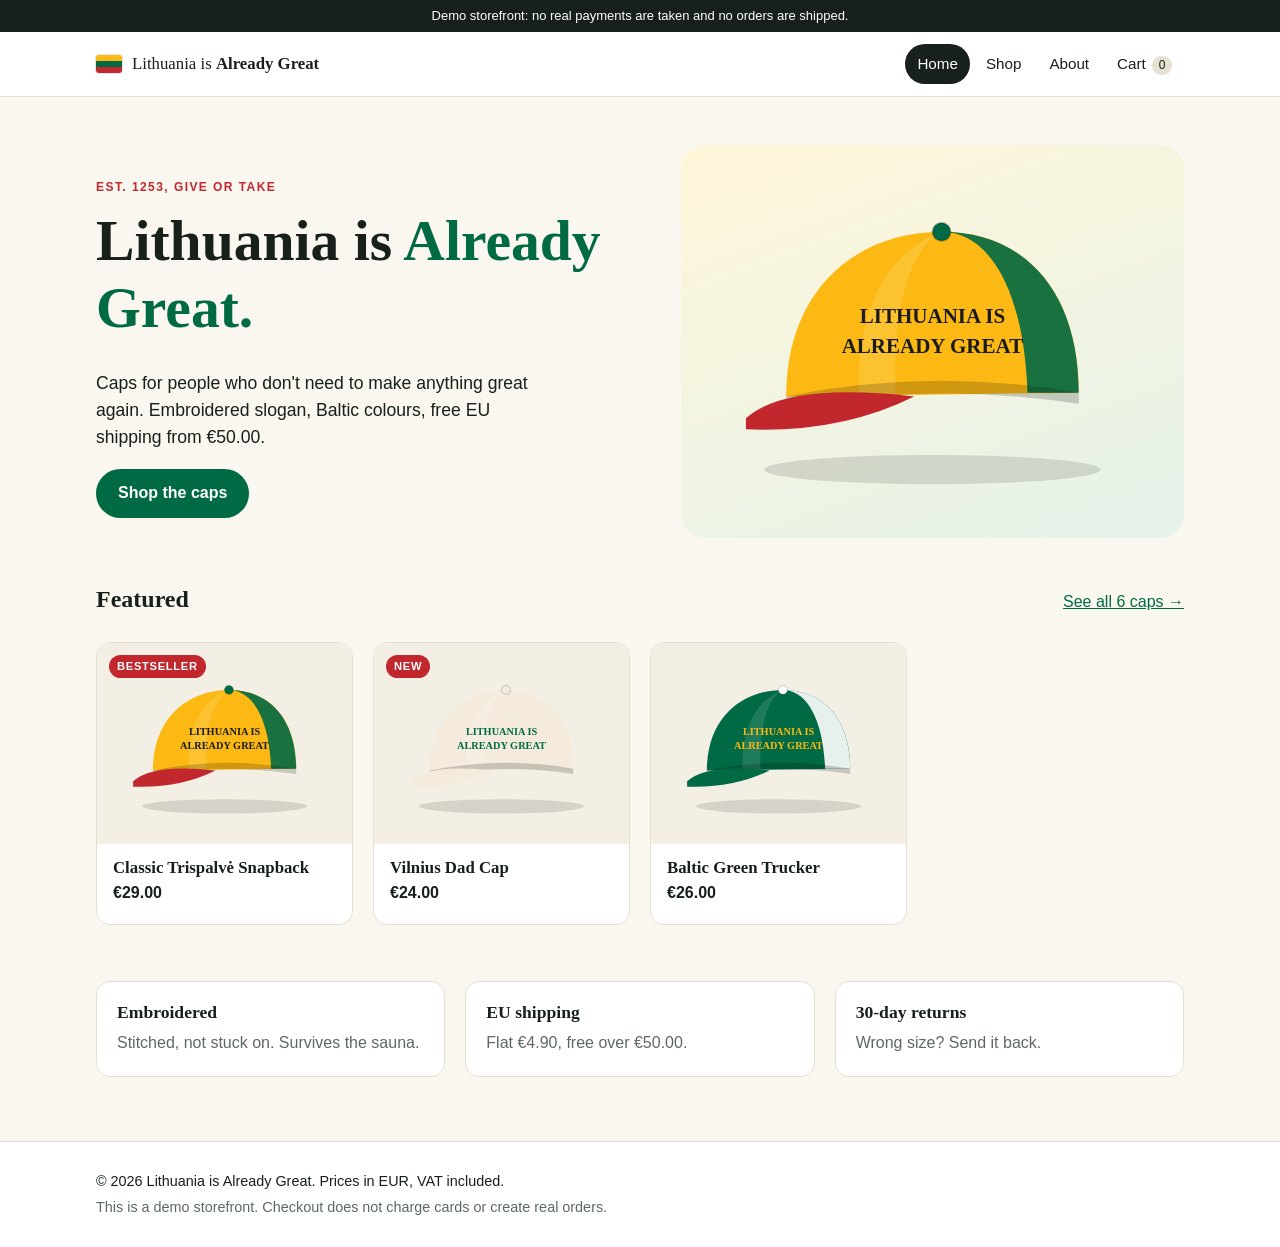
==== index.html @ bf4dbfdc "Add Lithuania is Already Great cap storefront with GitHub Pages deploy Static storefront (home, shop" ====
<!doctype html>
<html lang="en">
<head>
  <meta charset="utf-8">
  <meta name="viewport" content="width=device-width, initial-scale=1">
  <title>Lithuania is Already Great — Caps</title>
  <meta name="description" content="Caps with the slogan “Lithuania is Already Great”. Embroidered, Baltic-made attitude.">
  <link rel="icon" href="assets/favicon.svg" type="image/svg+xml">
  <link rel="stylesheet" href="css/style.css">
</head>
<body>
  <div class="demo-banner" role="note">
    Demo storefront: no real payments are taken and no orders are shipped.
  </div>

  <header class="site-header">
    <div class="wrap header-inner">
      <a class="brand" href="#/" aria-label="Home">
        <span class="flag" aria-hidden="true"><i></i><i></i><i></i></span>
        <span>Lithuania is <strong>Already Great</strong></span>
      </a>
      <nav class="nav" aria-label="Main">
        <a href="#/" data-nav="home">Home</a>
        <a href="#/shop" data-nav="shop">Shop</a>
        <a href="#/about" data-nav="about">About</a>
        <a href="#/cart" data-nav="cart" class="cart-link">Cart <span class="cart-count" id="cart-count">0</span></a>
      </nav>
    </div>
  </header>

  <main id="app" class="wrap" tabindex="-1"></main>

  <footer class="site-footer">
    <div class="wrap">
      <p>© <span id="year"></span> Lithuania is Already Great. Prices in EUR, VAT included.</p>
      <p class="muted">This is a demo storefront. Checkout does not charge cards or create real orders.</p>
    </div>
  </footer>

  <div class="toast" id="toast" role="status" aria-live="polite"></div>

  <script src="js/products.js"></script>
  <script src="js/app.js"></script>
</body>
</html>
---- css/style.css ----
:root {
  --yellow: #FDB913;
  --green: #006A44;
  --red: #C1272D;
  --ink: #17201b;
  --muted: #5d6a63;
  --bg: #faf7f0;
  --surface: #ffffff;
  --line: #e6e0d3;
  --radius: 14px;
  color-scheme: light;
}

* { box-sizing: border-box; }
html { -webkit-text-size-adjust: 100%; }
body {
  margin: 0;
  font-family: -apple-system, BlinkMacSystemFont, "Segoe UI", Roboto, Helvetica, Arial, sans-serif;
  color: var(--ink);
  background: var(--bg);
  line-height: 1.55;
}
a { color: var(--green); }
img, svg { max-width: 100%; display: block; }
h1, h2, h3 { font-family: Georgia, "Times New Roman", serif; line-height: 1.15; margin: 0 0 .5em; }
.wrap { max-width: 1120px; margin: 0 auto; padding: 0 16px; }
.muted { color: var(--muted); }
.small { font-size: .875rem; }
main.wrap { min-height: 60vh; padding-top: 24px; padding-bottom: 64px; outline: none; }

.demo-banner {
  background: var(--ink); color: #fff; text-align: center;
  font-size: .8125rem; padding: 6px 16px;
}

/* header */
.site-header { background: var(--surface); border-bottom: 1px solid var(--line); position: sticky; top: 0; z-index: 10; }
.header-inner { display: flex; align-items: center; justify-content: space-between; gap: 16px; min-height: 64px; flex-wrap: wrap; }
.brand { display: flex; align-items: center; gap: 10px; text-decoration: none; color: var(--ink); font-family: Georgia, serif; font-size: 1.05rem; }
.flag { display: inline-flex; flex-direction: column; width: 26px; height: 18px; border-radius: 3px; overflow: hidden; box-shadow: 0 0 0 1px rgba(0,0,0,.1); }
.flag i { flex: 1; }
.flag i:nth-child(1) { background: var(--yellow); }
.flag i:nth-child(2) { background: var(--green); }
.flag i:nth-child(3) { background: var(--red); }
.nav { display: flex; gap: 4px; flex-wrap: wrap; }
.nav a { text-decoration: none; color: var(--ink); padding: 8px 12px; border-radius: 999px; font-weight: 500; font-size: .95rem; }
.nav a:hover { background: var(--bg); }
.nav a.active { background: var(--ink); color: #fff; }
.cart-count { display: inline-block; min-width: 20px; padding: 0 6px; border-radius: 999px; background: var(--line); color: var(--ink); font-size: .75rem; text-align: center; margin-left: 2px; }
.cart-count.has-items { background: var(--yellow); }

/* buttons */
.btn {
  display: inline-block; background: var(--green); color: #fff; border: 0; cursor: pointer;
  padding: 12px 22px; border-radius: 999px; font: inherit; font-weight: 600; text-decoration: none;
  transition: transform .1s ease, background .15s ease;
}
.btn:hover { background: #00563a; }
.btn:active { transform: translateY(1px); }
.btn.block { display: block; text-align: center; width: 100%; }
.link { background: none; border: 0; color: var(--muted); text-decoration: underline; cursor: pointer; font: inherit; padding: 4px 0; }
:focus-visible { outline: 3px solid var(--yellow); outline-offset: 2px; }

/* hero */
.hero { display: grid; grid-template-columns: 1.1fr 1fr; gap: 32px; align-items: center; padding: 24px 0 48px; }
.hero h1 { font-size: clamp(2.2rem, 5vw, 3.6rem); }
.hero h1 span { color: var(--green); }
.hero p { font-size: 1.1rem; max-width: 46ch; }
.eyebrow { text-transform: uppercase; letter-spacing: .12em; font-size: .75rem !important; color: var(--red); font-weight: 700; }
.hero-img { background: linear-gradient(160deg, #fff6d9, #e5f2ea); border-radius: 24px; padding: 32px; }

.section-head { display: flex; justify-content: space-between; align-items: baseline; gap: 16px; }
.page-title { font-size: clamp(1.8rem, 4vw, 2.5rem); }

/* grid & cards */
.grid { display: grid; grid-template-columns: repeat(auto-fill, minmax(240px, 1fr)); gap: 20px; margin-top: 16px; }
.card { position: relative; background: var(--surface); border: 1px solid var(--line); border-radius: var(--radius); text-decoration: none; color: inherit; overflow: hidden; transition: transform .15s ease, box-shadow .15s ease; }
.card:hover { transform: translateY(-3px); box-shadow: 0 10px 24px rgba(0,0,0,.08); }
.card-img { background: #f3efe5; padding: 20px; }
.card-body { padding: 14px 16px 18px; }
.card-body h3 { font-size: 1.05rem; margin-bottom: 4px; }
.price { font-weight: 700; margin: 0; }
.price.big { font-size: 1.5rem; }
.tag { position: absolute; top: 12px; left: 12px; background: var(--red); color: #fff; font-size: .7rem; font-weight: 700; text-transform: uppercase; letter-spacing: .06em; padding: 3px 8px; border-radius: 999px; z-index: 1; }
.tag.static { position: static; display: inline-block; margin-bottom: 8px; }

.perks { display: grid; grid-template-columns: repeat(3, 1fr); gap: 20px; margin-top: 56px; }
.perks > div { background: var(--surface); border: 1px solid var(--line); border-radius: var(--radius); padding: 20px; }
.perks h3 { font-size: 1.1rem; }
.perks p { margin: 0; color: var(--muted); }

/* product */
.crumbs { margin-bottom: 16px; }
.crumbs a { text-decoration: none; }
.product { display: grid; grid-template-columns: 1fr 1fr; gap: 40px; align-items: start; }
.product-img { background: #f3efe5; border-radius: 24px; padding: 40px; }
.product-info h1 { font-size: clamp(1.8rem, 4vw, 2.4rem); }
.add-form { display: grid; gap: 16px; margin: 24px 0; }
fieldset { border: 0; padding: 0; margin: 0; }
legend { font-weight: 600; margin-bottom: 8px; }
.sizes { display: flex; gap: 8px; }
.size { position: relative; }
.size input { position: absolute; inset: 0; width: 100%; height: 100%; margin: 0; opacity: 0; cursor: pointer; }
.size span { display: inline-block; padding: 8px 16px; border: 1px solid var(--line); border-radius: 999px; cursor: pointer; background: var(--surface); }
.size input:checked + span { border-color: var(--ink); background: var(--ink); color: #fff; }
.size input:focus-visible + span { outline: 3px solid var(--yellow); outline-offset: 2px; }
.qty-label { display: flex; align-items: center; gap: 12px; font-weight: 600; }
input, select { font: inherit; padding: 10px 12px; border: 1px solid #cfc8b8; border-radius: 10px; background: #fff; color: var(--ink); width: 100%; }
.qty-label input { width: 80px; }
.details { padding-left: 18px; color: var(--muted); }

/* cart */
.cart-layout { display: grid; grid-template-columns: 1fr 340px; gap: 32px; align-items: start; }
.lines { list-style: none; margin: 0; padding: 0; display: grid; gap: 12px; }
.line { display: grid; grid-template-columns: 88px 1fr auto auto auto; gap: 16px; align-items: center; background: var(--surface); border: 1px solid var(--line); border-radius: var(--radius); padding: 12px; }
.line-img { background: #f3efe5; border-radius: 10px; padding: 6px; }
.line-info { display: grid; gap: 2px; }
.line-info a { color: inherit; text-decoration: none; }
.line-qty { display: flex; align-items: center; gap: 8px; }
.line-qty button { width: 32px; height: 32px; border-radius: 50%; border: 1px solid var(--line); background: #fff; cursor: pointer; font-size: 1.1rem; line-height: 1; }
.line-total { font-weight: 700; min-width: 70px; text-align: right; }
.summary { background: var(--surface); border: 1px solid var(--line); border-radius: var(--radius); padding: 20px; position: sticky; top: 88px; }
.summary h2 { font-size: 1.25rem; }
.summary dl { display: grid; grid-template-columns: 1fr auto; gap: 8px 0; margin: 0 0 16px; }
.summary dd { margin: 0; text-align: right; }
.summary .total { font-weight: 700; font-size: 1.1rem; border-top: 1px solid var(--line); padding-top: 8px; }
.summary .link { display: block; margin: 12px auto 0; }
.mini { list-style: none; padding: 0; margin: 0 0 16px; display: grid; gap: 6px; font-size: .95rem; }
.mini li { display: flex; justify-content: space-between; gap: 12px; }

/* checkout */
.checkout { display: grid; gap: 14px; background: var(--surface); border: 1px solid var(--line); border-radius: var(--radius); padding: 20px; }
.checkout label { display: grid; gap: 4px; font-weight: 600; font-size: .95rem; }
.checkout .row { display: grid; grid-template-columns: 1fr 1fr; gap: 12px; }
.error { color: var(--red); margin: 0; min-height: 1.2em; font-weight: 600; }
.notice { background: #fff6d9; border: 1px solid #f1d98a; border-radius: 10px; padding: 12px 14px; }

.empty { text-align: center; padding: 48px 0; }
.empty p { max-width: 52ch; margin: 0 auto 24px; }
.prose { max-width: 68ch; }

/* footer */
.site-footer { border-top: 1px solid var(--line); background: var(--surface); padding: 24px 0; font-size: .9rem; }
.site-footer p { margin: 4px 0; }

.toast { position: fixed; left: 50%; bottom: 24px; transform: translate(-50%, 20px); background: var(--ink); color: #fff; padding: 12px 18px; border-radius: 999px; opacity: 0; pointer-events: none; transition: all .2s ease; max-width: calc(100% - 32px); font-size: .95rem; z-index: 20; }
.toast.show { opacity: 1; transform: translate(-50%, 0); }

@media (max-width: 820px) {
  .hero, .product, .cart-layout { grid-template-columns: 1fr; }
  .hero-img { order: -1; padding: 20px; }
  .perks { grid-template-columns: 1fr; }
  .summary { position: static; }
  .line { grid-template-columns: 64px 1fr auto; }
  .line-total { grid-column: 2; text-align: left; }
  .line .link { grid-column: 3; justify-self: end; }
}
@media (max-width: 480px) {
  .brand span:last-child { font-size: .95rem; }
  .nav a { padding: 6px 10px; }
  .checkout .row { grid-template-columns: 1fr; }
}
@media (prefers-reduced-motion: reduce) { * { transition: none !important; } }
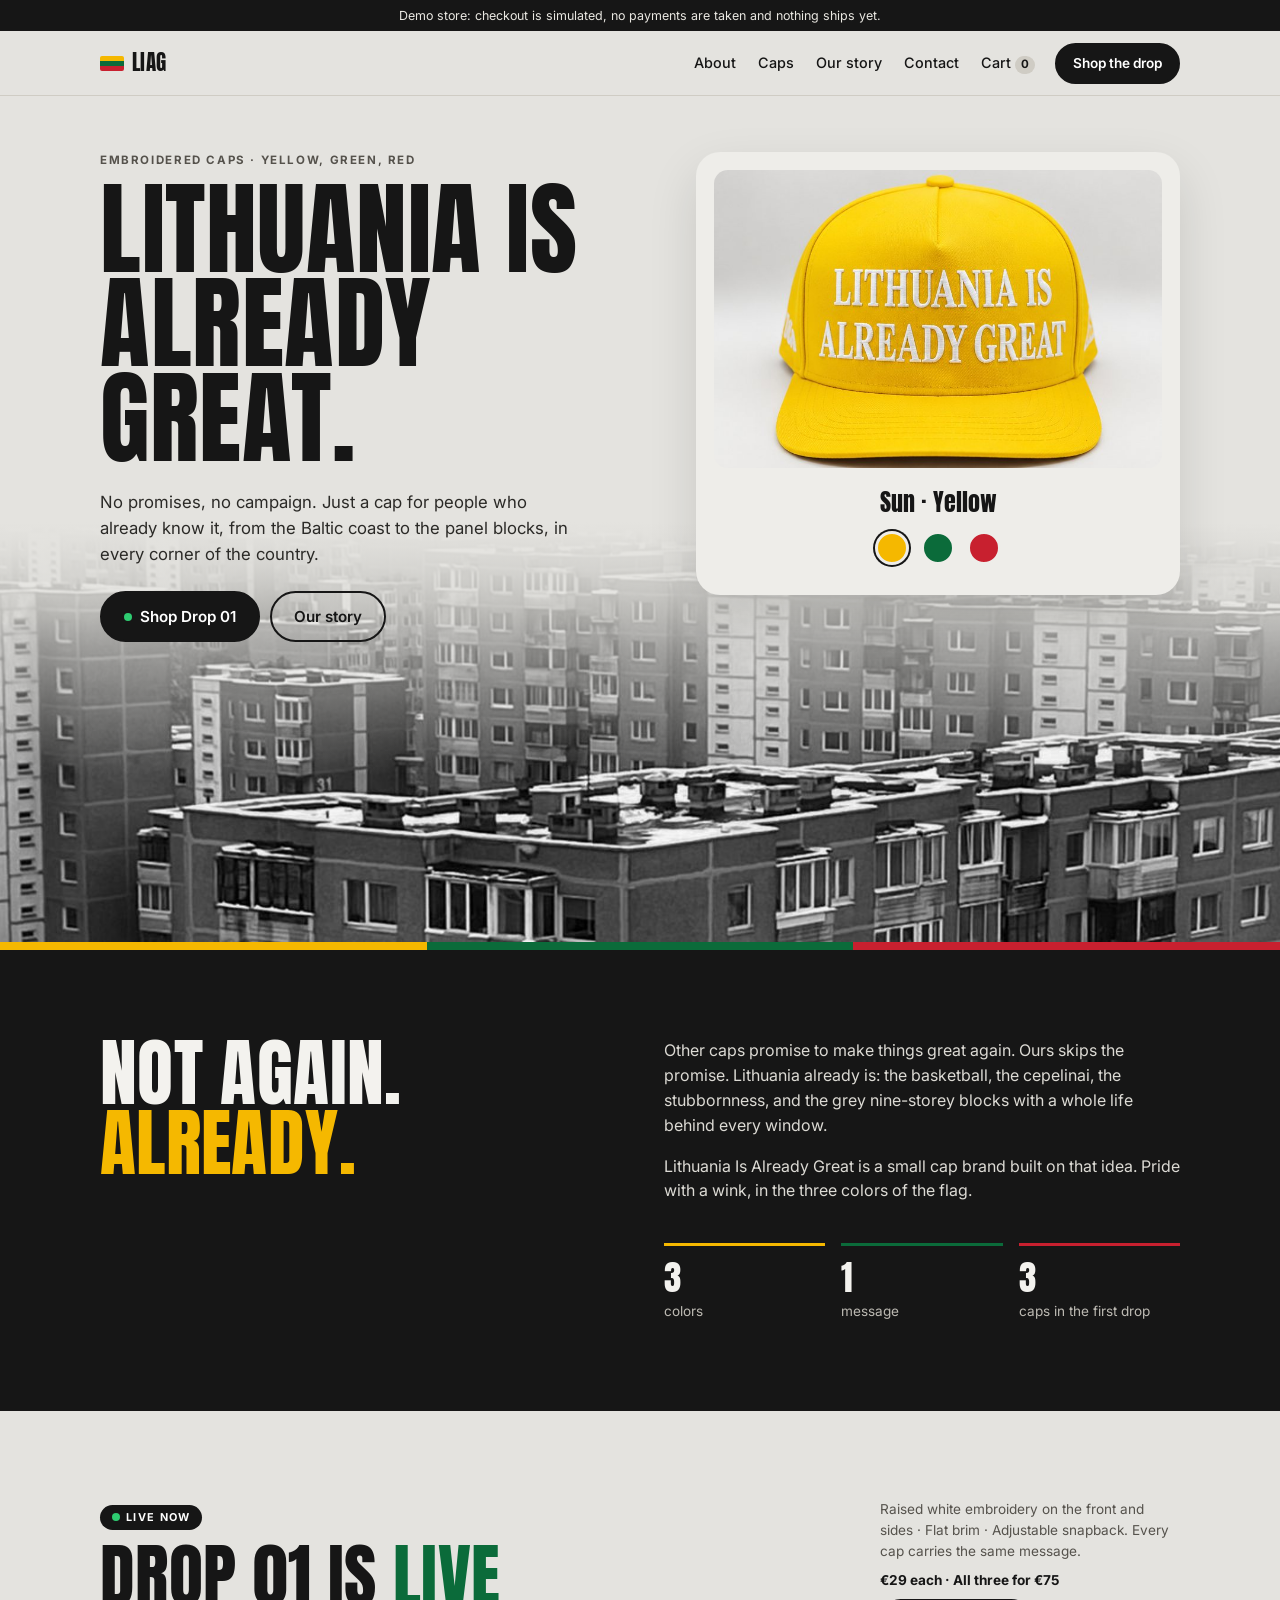
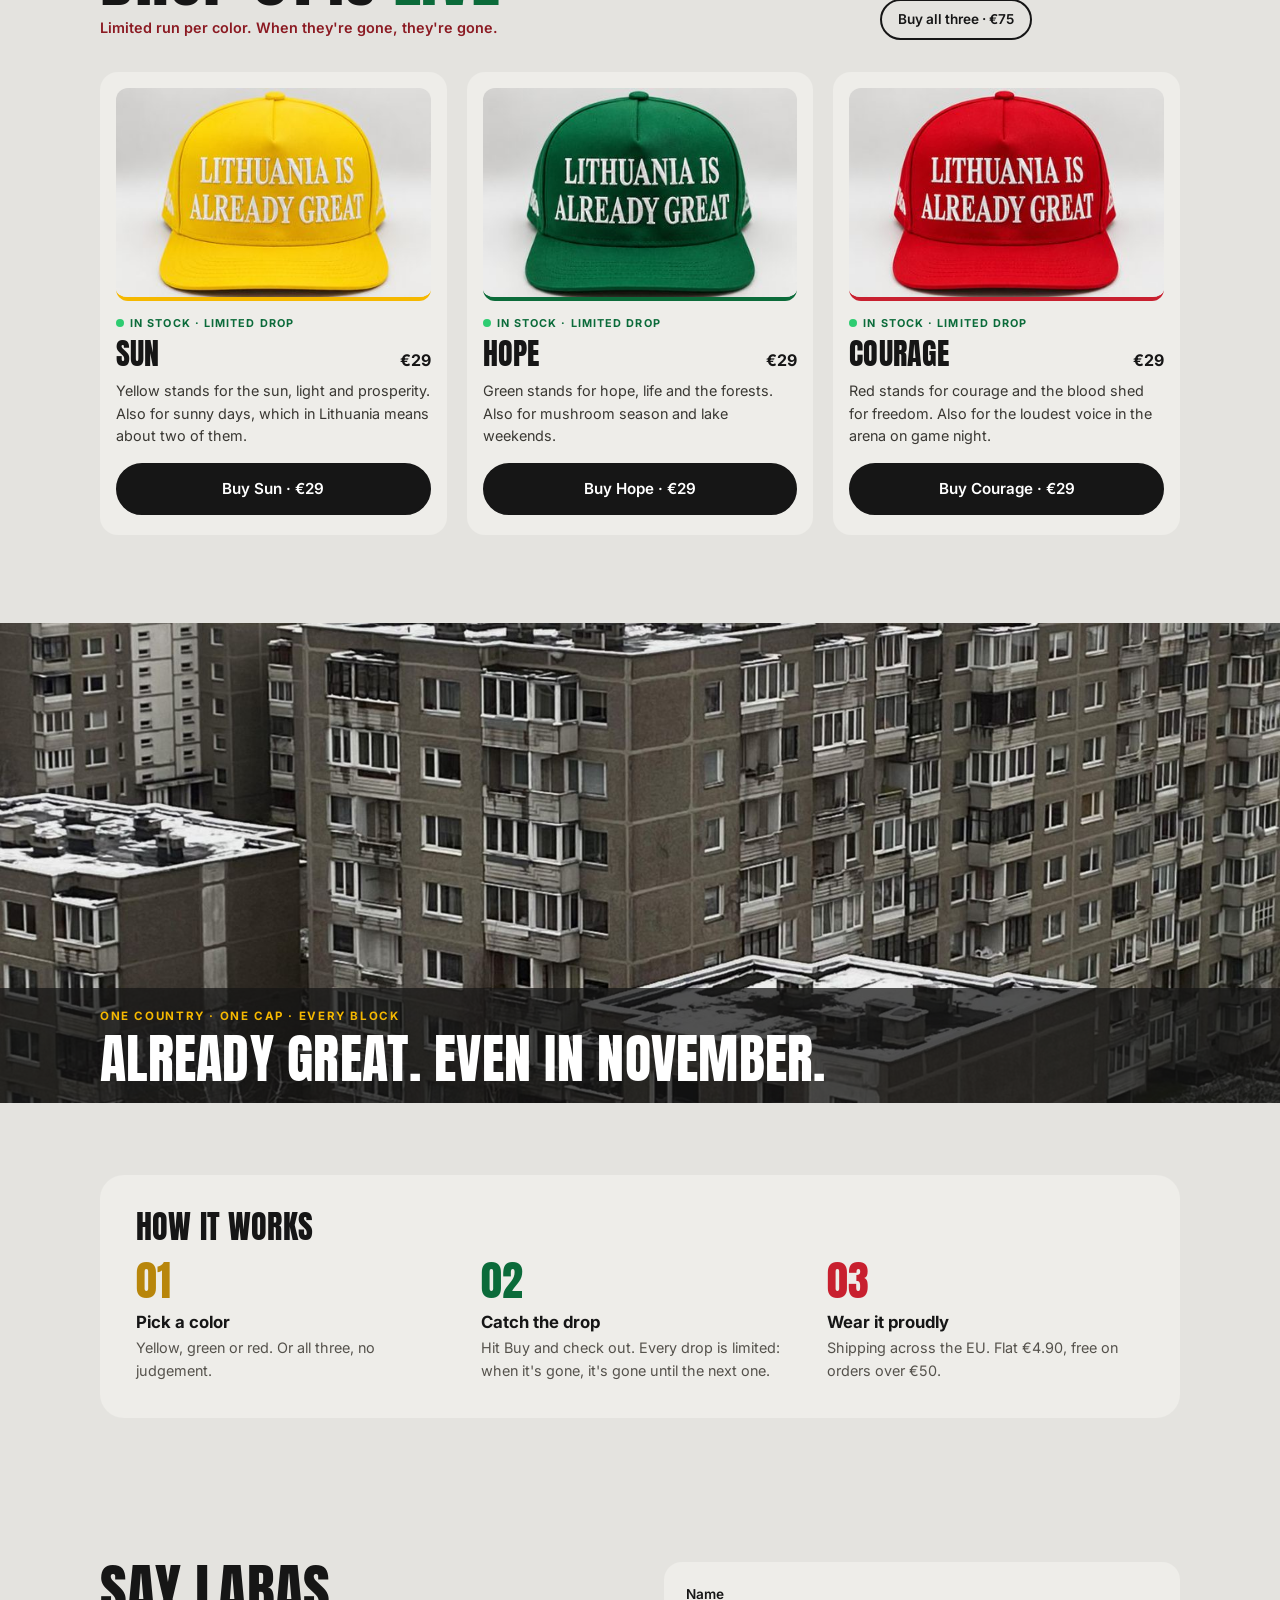
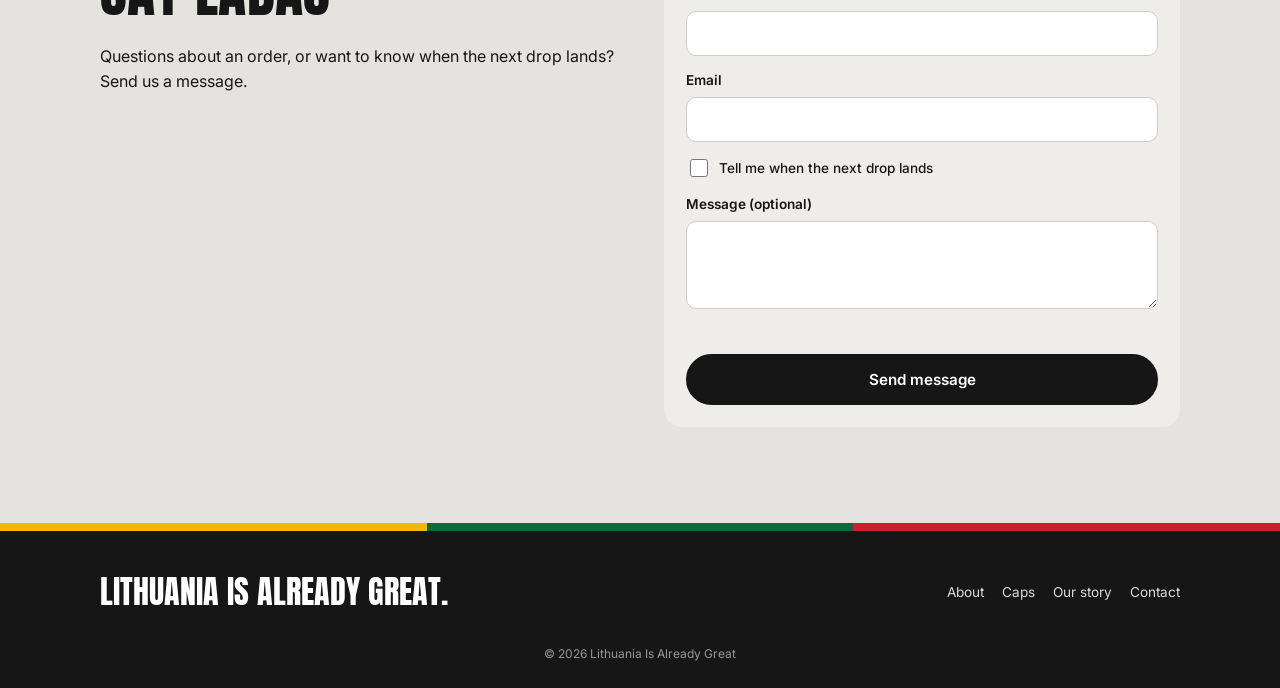
==== commit 329c2255: "Restyle store to match the LIAG design and sell the three real caps Replace the six placeholder caps" ====
--- a/index.html
+++ b/index.html
@@ -3,38 +3,51 @@
 <head>
   <meta charset="utf-8">
   <meta name="viewport" content="width=device-width, initial-scale=1">
-  <title>Lithuania is Already Great — Caps</title>
-  <meta name="description" content="Caps with the slogan “Lithuania is Already Great”. Embroidered, Baltic-made attitude.">
+  <title>Lithuania is Already Great</title>
+  <meta name="description" content="Embroidered caps in yellow, green and red. Lithuania is Already Great. Drop 01 is live.">
+  <meta property="og:title" content="Lithuania is Already Great">
+  <meta property="og:description" content="Embroidered caps in yellow, green and red. Drop 01 is live.">
+  <meta property="og:image" content="assets/img/cap-sun.jpg">
   <link rel="icon" href="assets/favicon.svg" type="image/svg+xml">
+  <link rel="preconnect" href="https://fonts.googleapis.com">
+  <link rel="preconnect" href="https://fonts.gstatic.com" crossorigin>
+  <link href="https://fonts.googleapis.com/css2?family=Anton&family=Inter:wght@400;500;600;700&display=swap" rel="stylesheet">
   <link rel="stylesheet" href="css/style.css">
 </head>
 <body>
-  <div class="demo-banner" role="note">
-    Demo storefront: no real payments are taken and no orders are shipped.
-  </div>
+  <div class="demo-banner" role="note">Demo store: checkout is simulated, no payments are taken and nothing ships yet.</div>
 
   <header class="site-header">
     <div class="wrap header-inner">
-      <a class="brand" href="#/" aria-label="Home">
+      <a class="logo" href="#/" aria-label="LIAG home">
         <span class="flag" aria-hidden="true"><i></i><i></i><i></i></span>
-        <span>Lithuania is <strong>Already Great</strong></span>
+        <span>LIAG</span>
       </a>
       <nav class="nav" aria-label="Main">
-        <a href="#/" data-nav="home">Home</a>
-        <a href="#/shop" data-nav="shop">Shop</a>
         <a href="#/about" data-nav="about">About</a>
-        <a href="#/cart" data-nav="cart" class="cart-link">Cart <span class="cart-count" id="cart-count">0</span></a>
+        <a href="#/caps" data-nav="caps">Caps</a>
+        <a href="#/story" data-nav="story">Our story</a>
+        <a href="#/contact" data-nav="contact">Contact</a>
+        <a href="#/cart" data-nav="cart" class="cart-link" aria-label="Cart">Cart <span class="cart-count" id="cart-count">0</span></a>
+        <a href="#/caps" class="btn btn-sm nav-cta">Shop the drop</a>
       </nav>
     </div>
   </header>
 
-  <main id="app" class="wrap" tabindex="-1"></main>
+  <main id="app" tabindex="-1"></main>
 
   <footer class="site-footer">
-    <div class="wrap">
-      <p>© <span id="year"></span> Lithuania is Already Great. Prices in EUR, VAT included.</p>
-      <p class="muted">This is a demo storefront. Checkout does not charge cards or create real orders.</p>
+    <div class="stripe" aria-hidden="true"><i></i><i></i><i></i></div>
+    <div class="wrap footer-inner">
+      <p class="footer-logo">Lithuania is Already Great.</p>
+      <nav class="footer-nav" aria-label="Footer">
+        <a href="#/about">About</a>
+        <a href="#/caps">Caps</a>
+        <a href="#/story">Our story</a>
+        <a href="#/contact">Contact</a>
+      </nav>
     </div>
+    <p class="copyright">© <span id="year"></span> Lithuania Is Already Great</p>
   </footer>
 
   <div class="toast" id="toast" role="status" aria-live="polite"></div>
--- a/css/style.css
+++ b/css/style.css
@@ -1,163 +1,229 @@
 :root {
-  --yellow: #FDB913;
-  --green: #006A44;
-  --red: #C1272D;
-  --ink: #17201b;
-  --muted: #5d6a63;
-  --bg: #faf7f0;
-  --surface: #ffffff;
-  --line: #e6e0d3;
-  --radius: 14px;
+  --yellow: #F5B800;
+  --green: #0B6B3A;
+  --red: #C8202F;
+  --ink: #161616;
+  --muted: #55524c;
+  --bg: #E4E3DF;
+  --bg-alt: #D9D8D3;
+  --panel: #EEEDE9;
+  --line: #cfccc4;
+  --radius: 18px;
+  --display: "Anton", "Impact", "Arial Narrow", sans-serif;
   color-scheme: light;
 }
 
 * { box-sizing: border-box; }
-html { -webkit-text-size-adjust: 100%; }
+html { -webkit-text-size-adjust: 100%; scroll-padding-top: 80px; }
 body {
   margin: 0;
-  font-family: -apple-system, BlinkMacSystemFont, "Segoe UI", Roboto, Helvetica, Arial, sans-serif;
+  font-family: "Inter", -apple-system, BlinkMacSystemFont, "Segoe UI", Roboto, Helvetica, Arial, sans-serif;
   color: var(--ink);
   background: var(--bg);
   line-height: 1.55;
 }
-a { color: var(--green); }
-img, svg { max-width: 100%; display: block; }
-h1, h2, h3 { font-family: Georgia, "Times New Roman", serif; line-height: 1.15; margin: 0 0 .5em; }
-.wrap { max-width: 1120px; margin: 0 auto; padding: 0 16px; }
+a { color: inherit; }
+img { max-width: 100%; display: block; height: auto; }
+h1, h2, h3 { font-family: var(--display); font-weight: 400; line-height: 1.02; margin: 0 0 .4em; text-transform: uppercase; letter-spacing: .005em; }
+h1 { font-size: clamp(2.4rem, 6vw, 4rem); }
+h2 { font-size: clamp(2.2rem, 5vw, 3.4rem); }
+.wrap { max-width: 1120px; margin: 0 auto; padding: 0 20px; }
 .muted { color: var(--muted); }
 .small { font-size: .875rem; }
-main.wrap { min-height: 60vh; padding-top: 24px; padding-bottom: 64px; outline: none; }
-
-.demo-banner {
-  background: var(--ink); color: #fff; text-align: center;
-  font-size: .8125rem; padding: 6px 16px;
-}
+.green { color: var(--green); }
+.yellow { color: var(--yellow) !important; }
+main { outline: none; min-height: 60vh; }
+.page { padding-top: 40px; padding-bottom: 80px; }
+
+.demo-banner { background: var(--ink); color: #e9e7e1; text-align: center; font-size: .78rem; padding: 6px 16px; }
 
 /* header */
-.site-header { background: var(--surface); border-bottom: 1px solid var(--line); position: sticky; top: 0; z-index: 10; }
-.header-inner { display: flex; align-items: center; justify-content: space-between; gap: 16px; min-height: 64px; flex-wrap: wrap; }
-.brand { display: flex; align-items: center; gap: 10px; text-decoration: none; color: var(--ink); font-family: Georgia, serif; font-size: 1.05rem; }
-.flag { display: inline-flex; flex-direction: column; width: 26px; height: 18px; border-radius: 3px; overflow: hidden; box-shadow: 0 0 0 1px rgba(0,0,0,.1); }
+.site-header { background: rgba(228, 227, 223, .92); backdrop-filter: blur(8px); -webkit-backdrop-filter: blur(8px); border-bottom: 1px solid var(--line); position: sticky; top: 0; z-index: 10; }
+.header-inner { display: flex; align-items: center; justify-content: space-between; gap: 12px; min-height: 64px; flex-wrap: wrap; }
+.logo { display: flex; align-items: center; gap: 8px; text-decoration: none; font-family: var(--display); font-size: 1.3rem; letter-spacing: .02em; }
+.flag { display: inline-flex; flex-direction: column; width: 24px; height: 15px; border-radius: 2px; overflow: hidden; }
 .flag i { flex: 1; }
-.flag i:nth-child(1) { background: var(--yellow); }
-.flag i:nth-child(2) { background: var(--green); }
-.flag i:nth-child(3) { background: var(--red); }
-.nav { display: flex; gap: 4px; flex-wrap: wrap; }
-.nav a { text-decoration: none; color: var(--ink); padding: 8px 12px; border-radius: 999px; font-weight: 500; font-size: .95rem; }
-.nav a:hover { background: var(--bg); }
-.nav a.active { background: var(--ink); color: #fff; }
-.cart-count { display: inline-block; min-width: 20px; padding: 0 6px; border-radius: 999px; background: var(--line); color: var(--ink); font-size: .75rem; text-align: center; margin-left: 2px; }
+.flag i:nth-child(1), .stripe i:nth-child(1) { background: var(--yellow); }
+.flag i:nth-child(2), .stripe i:nth-child(2) { background: var(--green); }
+.flag i:nth-child(3), .stripe i:nth-child(3) { background: var(--red); }
+.nav { display: flex; align-items: center; gap: 2px; flex-wrap: wrap; }
+.nav a:not(.btn) { text-decoration: none; padding: 8px 10px; border-radius: 999px; font-weight: 500; font-size: .9rem; }
+.nav a:not(.btn):hover, .nav a.active { background: var(--panel); }
+.nav-cta { margin-left: 8px; }
+.cart-count { display: inline-block; min-width: 20px; padding: 0 6px; border-radius: 999px; background: var(--line); font-size: .72rem; text-align: center; font-weight: 700; }
 .cart-count.has-items { background: var(--yellow); }
 
 /* buttons */
 .btn {
-  display: inline-block; background: var(--green); color: #fff; border: 0; cursor: pointer;
-  padding: 12px 22px; border-radius: 999px; font: inherit; font-weight: 600; text-decoration: none;
-  transition: transform .1s ease, background .15s ease;
-}
-.btn:hover { background: #00563a; }
+  display: inline-flex; align-items: center; justify-content: center; gap: 8px;
+  background: var(--ink); color: #fff; border: 2px solid var(--ink); cursor: pointer;
+  padding: 12px 22px; border-radius: 999px; font: inherit; font-weight: 600; font-size: .95rem; text-decoration: none;
+  transition: transform .1s ease, background .15s ease, color .15s ease;
+}
+.btn:hover { background: #333; border-color: #333; }
 .btn:active { transform: translateY(1px); }
-.btn.block { display: block; text-align: center; width: 100%; }
+.btn-outline { background: transparent; color: var(--ink); }
+.btn-outline:hover { background: var(--ink); color: #fff; }
+.btn-sm { padding: 8px 16px; font-size: .85rem; }
+.btn.block { display: flex; width: 100%; }
 .link { background: none; border: 0; color: var(--muted); text-decoration: underline; cursor: pointer; font: inherit; padding: 4px 0; }
 :focus-visible { outline: 3px solid var(--yellow); outline-offset: 2px; }
+.dot { display: inline-block; width: 8px; height: 8px; border-radius: 50%; background: #2ecc71; flex: none; }
 
 /* hero */
-.hero { display: grid; grid-template-columns: 1.1fr 1fr; gap: 32px; align-items: center; padding: 24px 0 48px; }
-.hero h1 { font-size: clamp(2.2rem, 5vw, 3.6rem); }
-.hero h1 span { color: var(--green); }
-.hero p { font-size: 1.1rem; max-width: 46ch; }
-.eyebrow { text-transform: uppercase; letter-spacing: .12em; font-size: .75rem !important; color: var(--red); font-weight: 700; }
-.hero-img { background: linear-gradient(160deg, #fff6d9, #e5f2ea); border-radius: 24px; padding: 32px; }
-
-.section-head { display: flex; justify-content: space-between; align-items: baseline; gap: 16px; }
-.page-title { font-size: clamp(1.8rem, 4vw, 2.5rem); }
-
-/* grid & cards */
-.grid { display: grid; grid-template-columns: repeat(auto-fill, minmax(240px, 1fr)); gap: 20px; margin-top: 16px; }
-.card { position: relative; background: var(--surface); border: 1px solid var(--line); border-radius: var(--radius); text-decoration: none; color: inherit; overflow: hidden; transition: transform .15s ease, box-shadow .15s ease; }
-.card:hover { transform: translateY(-3px); box-shadow: 0 10px 24px rgba(0,0,0,.08); }
-.card-img { background: #f3efe5; padding: 20px; }
-.card-body { padding: 14px 16px 18px; }
-.card-body h3 { font-size: 1.05rem; margin-bottom: 4px; }
-.price { font-weight: 700; margin: 0; }
-.price.big { font-size: 1.5rem; }
-.tag { position: absolute; top: 12px; left: 12px; background: var(--red); color: #fff; font-size: .7rem; font-weight: 700; text-transform: uppercase; letter-spacing: .06em; padding: 3px 8px; border-radius: 999px; z-index: 1; }
-.tag.static { position: static; display: inline-block; margin-bottom: 8px; }
-
-.perks { display: grid; grid-template-columns: repeat(3, 1fr); gap: 20px; margin-top: 56px; }
-.perks > div { background: var(--surface); border: 1px solid var(--line); border-radius: var(--radius); padding: 20px; }
-.perks h3 { font-size: 1.1rem; }
-.perks p { margin: 0; color: var(--muted); }
-
-/* product */
-.crumbs { margin-bottom: 16px; }
-.crumbs a { text-decoration: none; }
-.product { display: grid; grid-template-columns: 1fr 1fr; gap: 40px; align-items: start; }
-.product-img { background: #f3efe5; border-radius: 24px; padding: 40px; }
-.product-info h1 { font-size: clamp(1.8rem, 4vw, 2.4rem); }
-.add-form { display: grid; gap: 16px; margin: 24px 0; }
-fieldset { border: 0; padding: 0; margin: 0; }
-legend { font-weight: 600; margin-bottom: 8px; }
-.sizes { display: flex; gap: 8px; }
-.size { position: relative; }
-.size input { position: absolute; inset: 0; width: 100%; height: 100%; margin: 0; opacity: 0; cursor: pointer; }
-.size span { display: inline-block; padding: 8px 16px; border: 1px solid var(--line); border-radius: 999px; cursor: pointer; background: var(--surface); }
-.size input:checked + span { border-color: var(--ink); background: var(--ink); color: #fff; }
-.size input:focus-visible + span { outline: 3px solid var(--yellow); outline-offset: 2px; }
-.qty-label { display: flex; align-items: center; gap: 12px; font-weight: 600; }
-input, select { font: inherit; padding: 10px 12px; border: 1px solid #cfc8b8; border-radius: 10px; background: #fff; color: var(--ink); width: 100%; }
-.qty-label input { width: 80px; }
-.details { padding-left: 18px; color: var(--muted); }
+.hero { position: relative; overflow: hidden; padding: 56px 0 300px; }
+.hero-bg { position: absolute; inset: auto 0 0 0; height: 420px; background: url("../assets/img/blocks-hero.jpg") center bottom / cover no-repeat; }
+.hero-bg::before { content: ""; position: absolute; inset: 0; background: linear-gradient(to bottom, var(--bg) 0%, rgba(228,227,223,.55) 30%, rgba(228,227,223,0) 60%); }
+.hero-inner { position: relative; display: grid; grid-template-columns: 1.15fr 1fr; gap: 40px; align-items: start; }
+.eyebrow { text-transform: uppercase; letter-spacing: .14em; font-size: .72rem; font-weight: 700; color: var(--muted); margin: 0 0 12px; }
+.hero h1 { font-size: clamp(3.2rem, 9vw, 6.4rem); line-height: .92; margin-bottom: 24px; }
+.lead { font-size: 1.05rem; max-width: 44ch; color: #2b2a27; }
+.hero-actions { display: flex; gap: 10px; flex-wrap: wrap; margin-top: 24px; }
+.hero-card { background: var(--panel); border-radius: 24px; padding: 18px 18px 22px; box-shadow: 0 20px 50px rgba(0,0,0,.12); text-align: center; }
+.hero-img { display: block; border-radius: 14px; overflow: hidden; background: #f1f1f1; }
+.hero-name { font-family: var(--display); font-size: 1.5rem; margin: 16px 0 10px; }
+.swatches { display: flex; gap: 12px; justify-content: center; margin: 8px 0; }
+.swatch { width: 34px; height: 34px; border-radius: 50%; background: var(--c); border: 3px solid var(--panel); box-shadow: 0 0 0 2px transparent; cursor: pointer; padding: 0; transition: box-shadow .15s ease; }
+.swatch.active, .swatch:hover { box-shadow: 0 0 0 2px var(--ink); }
+
+.stripe { display: flex; height: 8px; }
+.stripe i { flex: 1; }
+
+/* manifesto */
+.manifesto { background: var(--ink); color: #f3f2ee; padding: 88px 0; }
+.manifesto-inner { display: grid; grid-template-columns: 1fr 1fr; gap: 48px; }
+.manifesto h2 { font-size: clamp(3rem, 7vw, 4.6rem); line-height: .95; }
+.manifesto h2 span { color: var(--yellow); }
+.manifesto p { margin: 0 0 16px; color: #dcdad4; }
+.stats { display: grid; grid-template-columns: repeat(3, 1fr); gap: 16px; margin: 40px 0 0; }
+.stats div { border-top: 3px solid var(--c); padding-top: 14px; }
+.stats dt { font-family: var(--display); font-size: 2.2rem; line-height: 1; }
+.stats dd { margin: 6px 0 0; font-size: .85rem; color: #bdbab3; }
+
+/* drop */
+.drop { padding: 88px 0; }
+.drop-head { display: flex; justify-content: space-between; align-items: flex-end; gap: 32px; margin-bottom: 32px; flex-wrap: wrap; }
+.drop-head h2 { font-size: clamp(2.8rem, 7vw, 4.4rem); margin: 10px 0 6px; }
+.pill { display: inline-flex; align-items: center; gap: 6px; background: var(--ink); color: #fff; font-size: .68rem; font-weight: 700; letter-spacing: .12em; text-transform: uppercase; padding: 4px 12px; border-radius: 999px; }
+.scarcity { color: #8b1a22; font-weight: 600; font-size: .9rem; margin: 0; }
+.drop-meta { max-width: 300px; font-size: .85rem; color: var(--muted); }
+.drop-meta p { margin: 0 0 8px; }
+.drop-meta strong { color: var(--ink); }
+.grid { display: grid; grid-template-columns: repeat(3, 1fr); gap: 20px; }
+.card { background: var(--panel); border-radius: var(--radius); padding: 16px 16px 20px; display: flex; flex-direction: column; }
+.card-img { display: block; border-radius: 12px; overflow: hidden; border-bottom: 4px solid var(--c); background: #f1f1f1; }
+.card-img img { transition: transform .3s ease; }
+.card-img:hover img { transform: scale(1.04); }
+.stock { display: flex; align-items: center; gap: 6px; font-size: .68rem; font-weight: 700; letter-spacing: .1em; text-transform: uppercase; color: var(--green); margin: 14px 0 6px; }
+.card-head { display: flex; justify-content: space-between; align-items: baseline; }
+.card-head h3 { font-size: 1.9rem; margin: 0; }
+.card-head h3 a { text-decoration: none; }
+.card .price { font-weight: 700; }
+.card-desc { font-size: .9rem; color: #3a3833; flex: 1; margin: 8px 0 16px; }
+
+/* banner */
+.banner { position: relative; }
+.banner-img { height: clamp(260px, 42vw, 480px); background: url("../assets/img/blocks-winter.jpg") center / cover no-repeat; }
+.banner-text { position: absolute; left: 0; right: 0; bottom: 0; background: rgba(22,22,22,.72); padding: 20px 0 16px; color: #fff; }
+.banner-text .eyebrow { margin-bottom: 6px; }
+.banner-text h2 { margin: 0; font-size: clamp(1.8rem, 5vw, 3.4rem); }
+
+/* how it works */
+.how { padding: 72px 0; }
+.how-box { background: var(--panel); border-radius: 24px; padding: 36px; }
+.how-box h2 { font-size: 2rem; }
+.steps { list-style: none; padding: 0; margin: 16px 0 0; display: grid; grid-template-columns: repeat(3, 1fr); gap: 28px; }
+.steps span { font-family: var(--display); font-size: 2.6rem; color: var(--c); line-height: 1; }
+.steps h3 { font-family: inherit; text-transform: none; font-weight: 700; font-size: 1.05rem; margin: 10px 0 6px; letter-spacing: 0; }
+.steps p { margin: 0; font-size: .9rem; color: var(--muted); }
+
+/* contact */
+.contact { padding: 72px 0 96px; }
+.contact-inner { display: grid; grid-template-columns: 1fr 1fr; gap: 48px; align-items: start; }
+.contact h2 { font-size: clamp(2.6rem, 6vw, 3.6rem); }
+.panel { background: var(--panel); border-radius: var(--radius); padding: 22px; }
+.form { display: grid; gap: 14px; }
+.form label { display: grid; gap: 6px; font-weight: 600; font-size: .85rem; }
+.form label.check { display: flex; align-items: center; gap: 8px; font-weight: 500; }
+.form .row { display: grid; grid-template-columns: 1fr 1fr; gap: 12px; }
+input, select, textarea { font: inherit; padding: 11px 12px; border: 1px solid var(--line); border-radius: 10px; background: #fff; color: var(--ink); width: 100%; }
+input[type="checkbox"] { width: 18px; height: 18px; padding: 0; accent-color: var(--ink); }
+textarea { resize: vertical; }
+.error { color: var(--red); margin: 0; min-height: 1.2em; font-weight: 600; font-size: .9rem; }
+.notice { background: #fff5d1; border: 1px solid #ecd78c; border-radius: 12px; padding: 12px 14px; }
+
+/* product page */
+.crumbs { margin-bottom: 20px; }
+.crumbs a { text-decoration: none; font-weight: 600; }
+.product { display: grid; grid-template-columns: 1.1fr 1fr; gap: 48px; align-items: start; }
+.product-img { border-radius: 24px; overflow: hidden; border-bottom: 6px solid var(--c); background: #f1f1f1; }
+.product-info h1 { font-size: clamp(2.8rem, 6vw, 4rem); margin-bottom: 4px; }
+.muted-h { color: var(--muted); }
+.price.big { font-size: 1.5rem; font-weight: 700; margin: 0 0 12px; }
+.product-info .swatches { justify-content: flex-start; margin: 20px 0; }
+.product-info .swatch { border-color: var(--bg); }
+.add-form { display: flex; gap: 16px; align-items: center; flex-wrap: wrap; margin: 8px 0 12px; }
+.qty-label { display: flex; align-items: center; gap: 10px; font-weight: 600; }
+.qty-label input { width: 76px; }
+.bundle-note { font-size: .85rem; color: var(--muted); }
+.details { padding-left: 18px; color: var(--muted); font-size: .92rem; }
 
 /* cart */
 .cart-layout { display: grid; grid-template-columns: 1fr 340px; gap: 32px; align-items: start; }
 .lines { list-style: none; margin: 0; padding: 0; display: grid; gap: 12px; }
-.line { display: grid; grid-template-columns: 88px 1fr auto auto auto; gap: 16px; align-items: center; background: var(--surface); border: 1px solid var(--line); border-radius: var(--radius); padding: 12px; }
-.line-img { background: #f3efe5; border-radius: 10px; padding: 6px; }
+.line { display: grid; grid-template-columns: 100px 1fr auto auto auto; gap: 16px; align-items: center; background: var(--panel); border-radius: var(--radius); padding: 12px; }
+.line-img { border-radius: 10px; overflow: hidden; }
 .line-info { display: grid; gap: 2px; }
-.line-info a { color: inherit; text-decoration: none; }
+.line-info a { text-decoration: none; }
+.line-info strong { font-family: var(--display); font-weight: 400; font-size: 1.4rem; text-transform: uppercase; }
 .line-qty { display: flex; align-items: center; gap: 8px; }
 .line-qty button { width: 32px; height: 32px; border-radius: 50%; border: 1px solid var(--line); background: #fff; cursor: pointer; font-size: 1.1rem; line-height: 1; }
-.line-total { font-weight: 700; min-width: 70px; text-align: right; }
-.summary { background: var(--surface); border: 1px solid var(--line); border-radius: var(--radius); padding: 20px; position: sticky; top: 88px; }
-.summary h2 { font-size: 1.25rem; }
+.line-total { font-weight: 700; min-width: 56px; text-align: right; }
+.summary { position: sticky; top: 88px; }
+.summary h2 { font-size: 1.6rem; }
 .summary dl { display: grid; grid-template-columns: 1fr auto; gap: 8px 0; margin: 0 0 16px; }
 .summary dd { margin: 0; text-align: right; }
 .summary .total { font-weight: 700; font-size: 1.1rem; border-top: 1px solid var(--line); padding-top: 8px; }
 .summary .link { display: block; margin: 12px auto 0; }
-.mini { list-style: none; padding: 0; margin: 0 0 16px; display: grid; gap: 6px; font-size: .95rem; }
+.mini { list-style: none; padding: 0; margin: 0 0 16px; display: grid; gap: 6px; font-size: .92rem; }
 .mini li { display: flex; justify-content: space-between; gap: 12px; }
-
-/* checkout */
-.checkout { display: grid; gap: 14px; background: var(--surface); border: 1px solid var(--line); border-radius: var(--radius); padding: 20px; }
-.checkout label { display: grid; gap: 4px; font-weight: 600; font-size: .95rem; }
-.checkout .row { display: grid; grid-template-columns: 1fr 1fr; gap: 12px; }
-.error { color: var(--red); margin: 0; min-height: 1.2em; font-weight: 600; }
-.notice { background: #fff6d9; border: 1px solid #f1d98a; border-radius: 10px; padding: 12px 14px; }
-
 .empty { text-align: center; padding: 48px 0; }
 .empty p { max-width: 52ch; margin: 0 auto 24px; }
-.prose { max-width: 68ch; }
 
 /* footer */
-.site-footer { border-top: 1px solid var(--line); background: var(--surface); padding: 24px 0; font-size: .9rem; }
-.site-footer p { margin: 4px 0; }
-
-.toast { position: fixed; left: 50%; bottom: 24px; transform: translate(-50%, 20px); background: var(--ink); color: #fff; padding: 12px 18px; border-radius: 999px; opacity: 0; pointer-events: none; transition: all .2s ease; max-width: calc(100% - 32px); font-size: .95rem; z-index: 20; }
+.site-footer { background: var(--ink); color: #fff; }
+.footer-inner { display: flex; justify-content: space-between; align-items: center; gap: 20px; flex-wrap: wrap; padding-top: 36px; padding-bottom: 16px; }
+.footer-logo { font-family: var(--display); font-size: clamp(1.5rem, 3.5vw, 2rem); text-transform: uppercase; margin: 0; }
+.footer-nav { display: flex; gap: 18px; font-size: .85rem; }
+.footer-nav a { text-decoration: none; color: #dcdad4; }
+.footer-nav a:hover { color: #fff; }
+.copyright { text-align: center; color: #9a978f; font-size: .75rem; margin: 0; padding: 12px 0 24px; }
+
+.toast { position: fixed; left: 50%; bottom: 24px; transform: translate(-50%, 20px); background: var(--ink); color: #fff; padding: 12px 18px; border-radius: 999px; opacity: 0; pointer-events: none; transition: all .2s ease; max-width: calc(100% - 32px); font-size: .92rem; z-index: 20; }
 .toast.show { opacity: 1; transform: translate(-50%, 0); }
 
-@media (max-width: 820px) {
-  .hero, .product, .cart-layout { grid-template-columns: 1fr; }
-  .hero-img { order: -1; padding: 20px; }
-  .perks { grid-template-columns: 1fr; }
+@media (max-width: 900px) {
+  .hero { padding-bottom: 220px; }
+  .hero-inner, .manifesto-inner, .product, .cart-layout, .contact-inner { grid-template-columns: 1fr; }
+  .hero-card { max-width: 440px; }
+  .grid, .steps { grid-template-columns: 1fr; }
+  .grid { max-width: 440px; }
   .summary { position: static; }
-  .line { grid-template-columns: 64px 1fr auto; }
+  .line { grid-template-columns: 72px 1fr auto; }
   .line-total { grid-column: 2; text-align: left; }
   .line .link { grid-column: 3; justify-self: end; }
 }
-@media (max-width: 480px) {
-  .brand span:last-child { font-size: .95rem; }
-  .nav a { padding: 6px 10px; }
-  .checkout .row { grid-template-columns: 1fr; }
-}
-@media (prefers-reduced-motion: reduce) { * { transition: none !important; } }
+@media (max-width: 640px) {
+  .nav-cta { display: none; }
+  .nav a:not(.btn) { padding: 6px 8px; font-size: .85rem; }
+  .hero { padding-top: 32px; }
+  .hero-bg { height: 300px; }
+  .manifesto, .drop { padding: 64px 0; }
+  .how-box { padding: 24px; }
+  .form .row { grid-template-columns: 1fr; }
+  .stats dt { font-size: 1.8rem; }
+}
+@media (max-width: 400px) {
+  .header-inner { justify-content: center; padding-top: 6px; padding-bottom: 6px; }
+}
+@media (prefers-reduced-motion: reduce) { * { transition: none !important; scroll-behavior: auto !important; } }
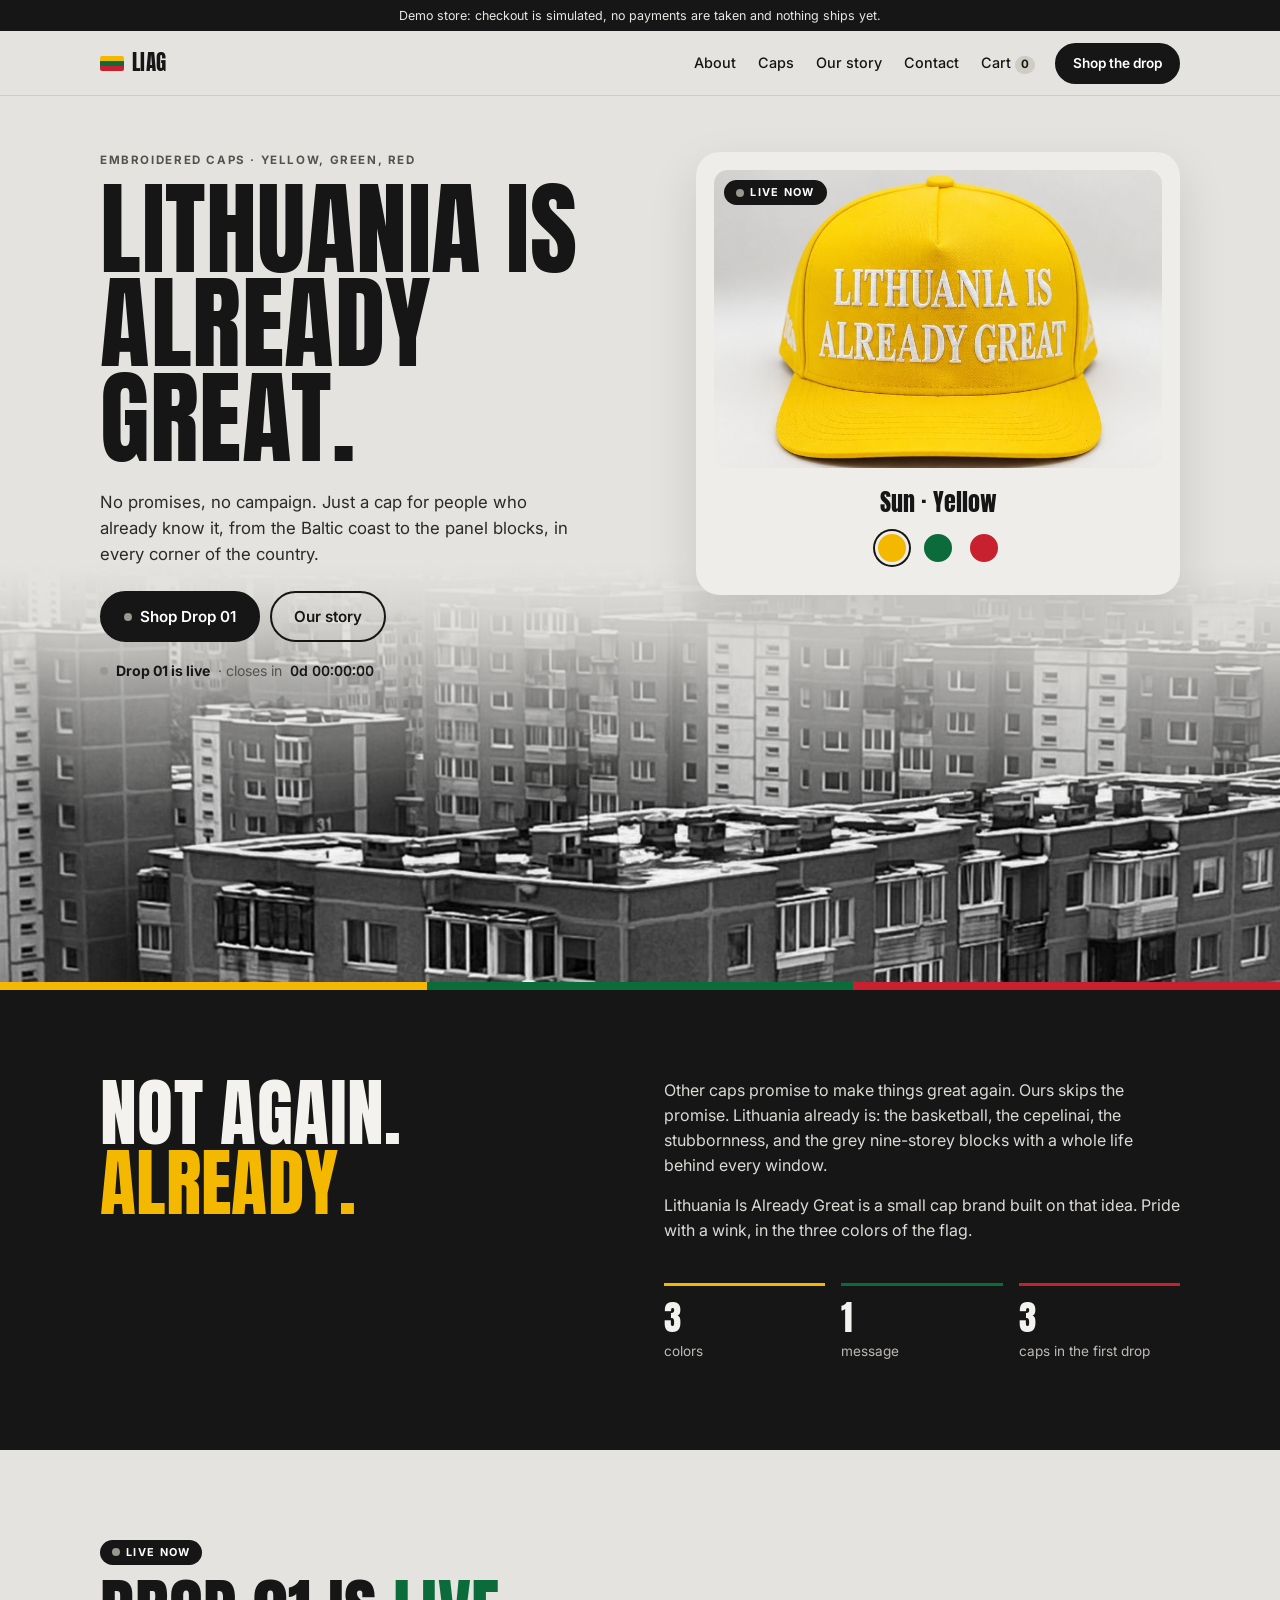
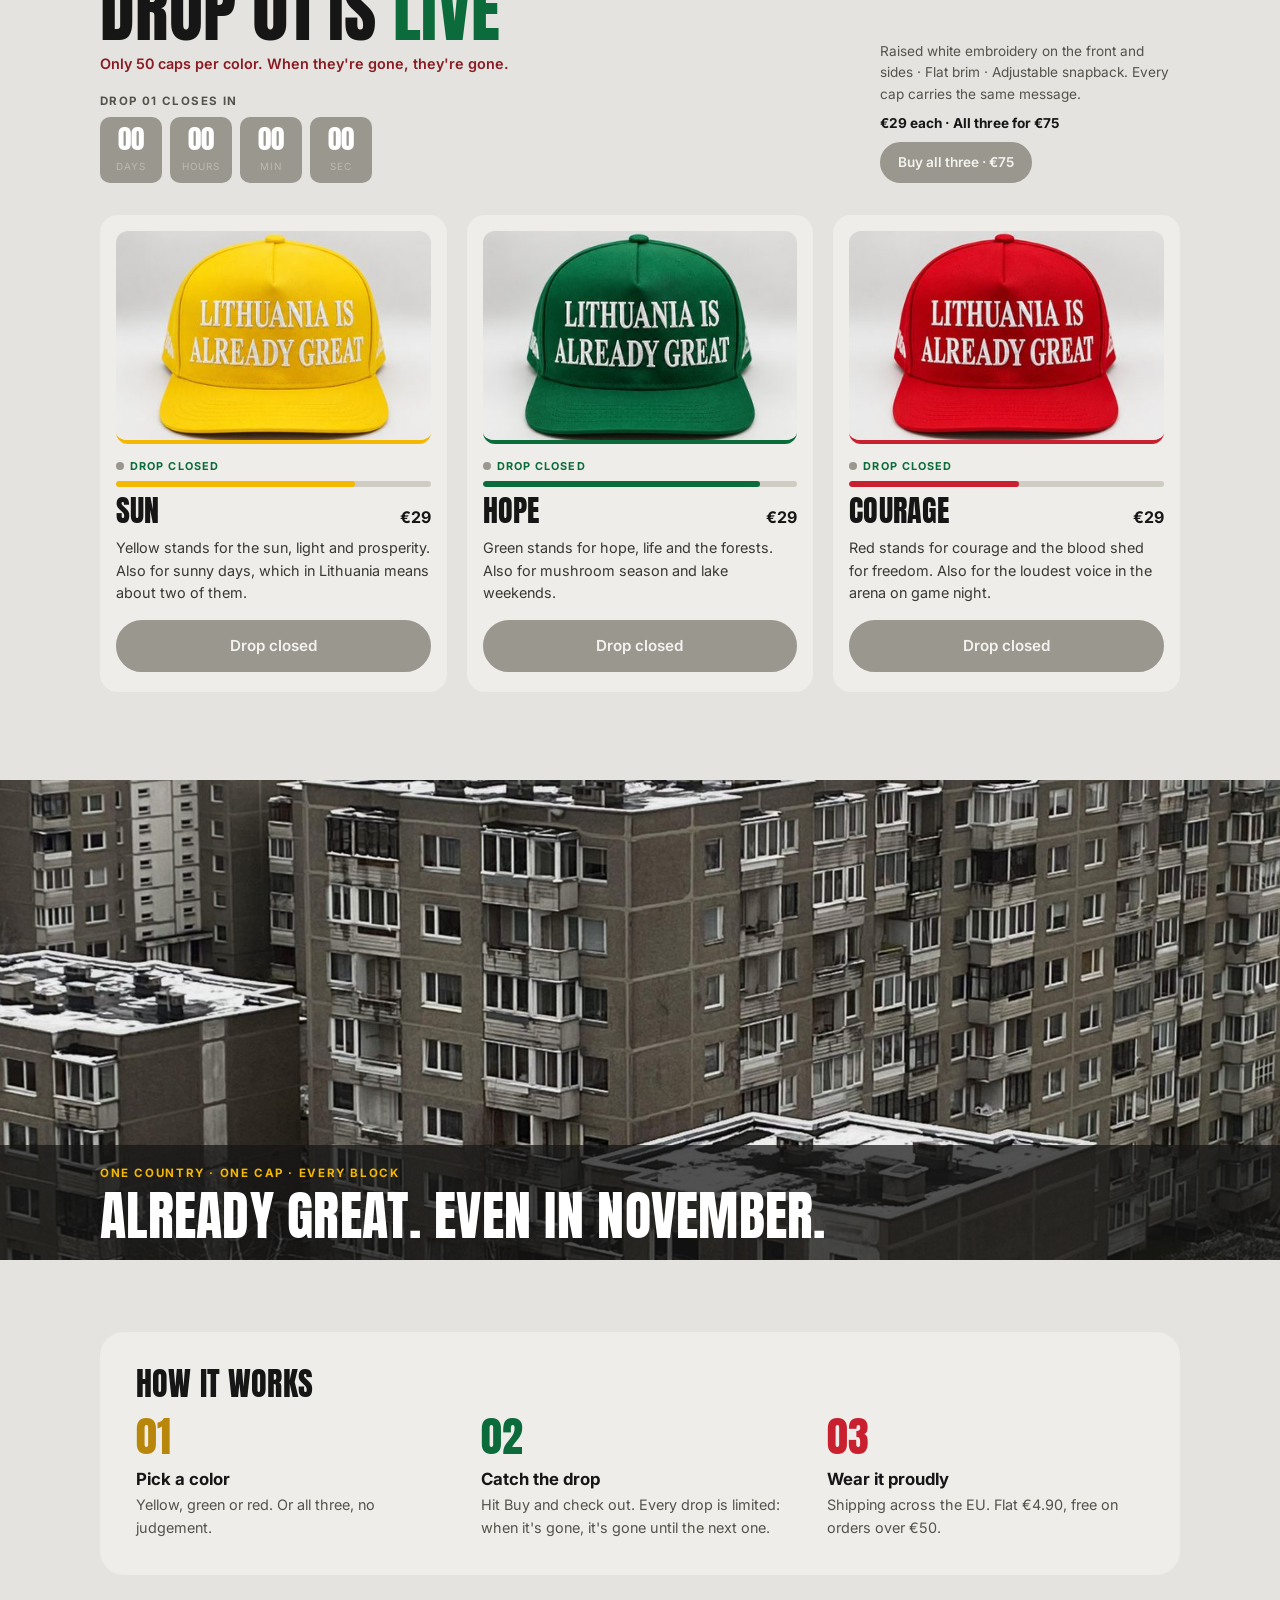
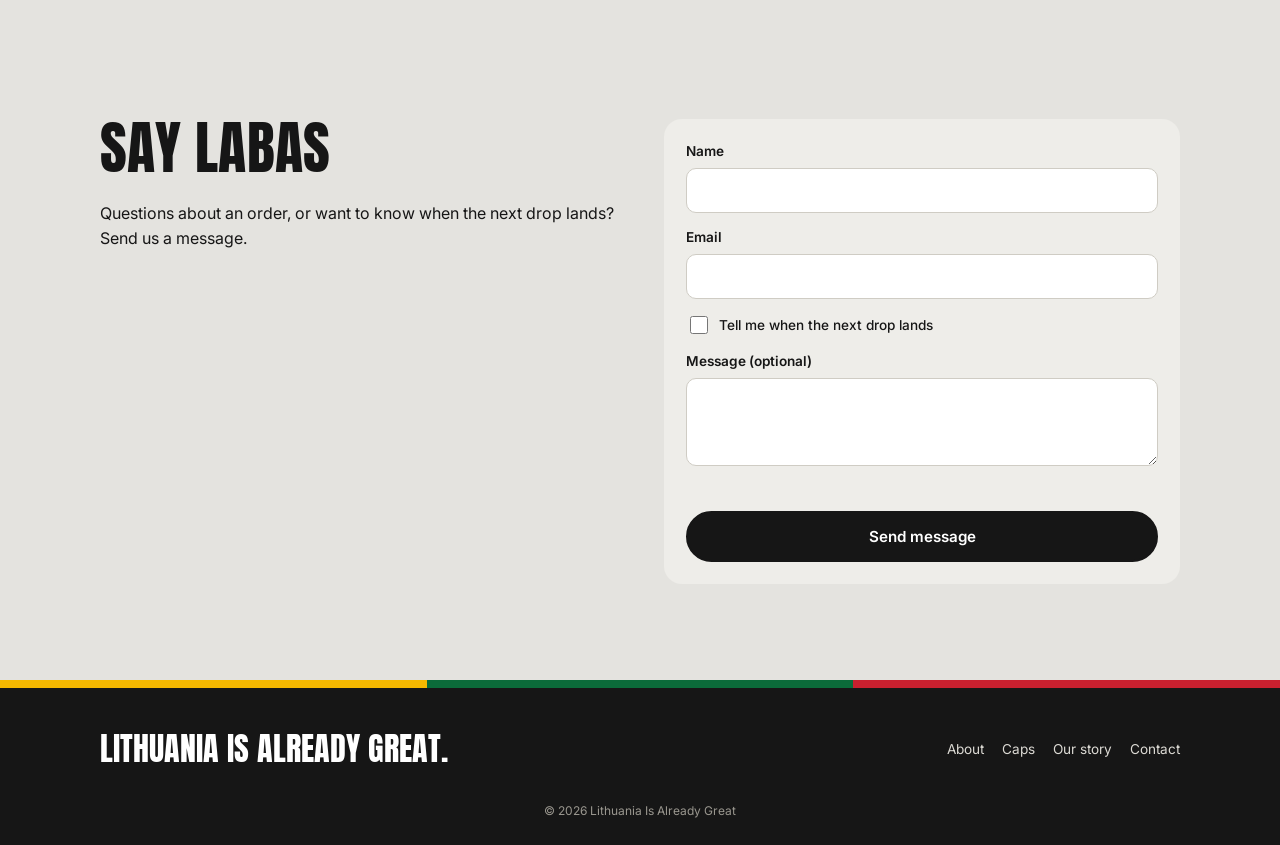
==== commit e131b3c0: "Add slide-out cart, stock limits and a live countdown for Drop 01 - Cart drawer opens on add: +/- an" ====
--- a/index.html
+++ b/index.html
@@ -50,6 +50,16 @@
     <p class="copyright">© <span id="year"></span> Lithuania Is Already Great</p>
   </footer>
 
+  <div class="drawer" id="drawer" hidden>
+    <aside class="drawer-panel" role="dialog" aria-modal="true" aria-labelledby="drawer-title">
+      <header class="drawer-head">
+        <h2 id="drawer-title">Your cart <span class="muted-h">(<span id="drawer-count">0</span>)</span></h2>
+        <button type="button" class="icon-btn" id="drawer-close" aria-label="Close cart">✕</button>
+      </header>
+      <div class="drawer-body" id="drawer-body"></div>
+    </aside>
+  </div>
+
   <div class="toast" id="toast" role="status" aria-live="polite"></div>
 
   <script src="js/products.js"></script>
--- a/css/style.css
+++ b/css/style.css
@@ -199,7 +199,7 @@
 .footer-nav a:hover { color: #fff; }
 .copyright { text-align: center; color: #9a978f; font-size: .75rem; margin: 0; padding: 12px 0 24px; }
 
-.toast { position: fixed; left: 50%; bottom: 24px; transform: translate(-50%, 20px); background: var(--ink); color: #fff; padding: 12px 18px; border-radius: 999px; opacity: 0; pointer-events: none; transition: all .2s ease; max-width: calc(100% - 32px); font-size: .92rem; z-index: 20; }
+.toast { position: fixed; left: 50%; bottom: 24px; transform: translate(-50%, 20px); background: var(--ink); color: #fff; padding: 12px 18px; border-radius: 999px; opacity: 0; pointer-events: none; transition: all .2s ease; max-width: calc(100% - 32px); font-size: .92rem; z-index: 40; }
 .toast.show { opacity: 1; transform: translate(-50%, 0); }
 
 @media (max-width: 900px) {
@@ -209,9 +209,11 @@
   .grid, .steps { grid-template-columns: 1fr; }
   .grid { max-width: 440px; }
   .summary { position: static; }
-  .line { grid-template-columns: 72px 1fr auto; }
-  .line-total { grid-column: 2; text-align: left; }
-  .line .link { grid-column: 3; justify-self: end; }
+  .line { grid-template-columns: 72px 1fr auto; gap: 10px 12px; }
+  .line-img { grid-row: 1 / span 2; }
+  .line .stepper { grid-column: 2; justify-self: start; }
+  .line-total { grid-column: 3; grid-row: 2; text-align: right; }
+  .line .icon-btn { grid-column: 3; grid-row: 1; justify-self: end; }
 }
 @media (max-width: 640px) {
   .nav-cta { display: none; }
@@ -227,3 +229,84 @@
   .header-inner { justify-content: center; padding-top: 6px; padding-bottom: 6px; }
 }
 @media (prefers-reduced-motion: reduce) { * { transition: none !important; scroll-behavior: auto !important; } }
+
+/* ---------- live drop ---------- */
+.dot.live { position: relative; background: #22c55e; }
+.dot.live::after { content: ""; position: absolute; inset: 0; border-radius: 50%; background: #22c55e; animation: pulse 1.6s ease-out infinite; }
+@keyframes pulse { 0% { transform: scale(1); opacity: .7; } 100% { transform: scale(2.8); opacity: 0; } }
+.drop-closed .dot.live { background: #9a978f; }
+.drop-closed .dot.live::after { display: none; }
+.pill-live { animation: glow 2.4s ease-in-out infinite; }
+@keyframes glow { 0%, 100% { box-shadow: 0 0 0 0 rgba(34,197,94,0); } 50% { box-shadow: 0 0 0 4px rgba(34,197,94,.25); } }
+.hero-card { position: relative; }
+.hero-card .pill-live { position: absolute; top: 28px; left: 28px; z-index: 1; }
+.live-line { display: flex; align-items: center; gap: 8px; font-size: .88rem; color: var(--muted); margin: 18px 0 0; }
+.live-line strong { color: var(--ink); }
+[data-cd-inline] { font-variant-numeric: tabular-nums; font-weight: 600; color: var(--ink); }
+.closes { font-size: .72rem; font-weight: 700; letter-spacing: .12em; text-transform: uppercase; color: var(--muted); margin: 18px 0 6px; }
+.countdown { display: flex; gap: 8px; }
+.countdown div { background: var(--ink); color: #fff; border-radius: 10px; padding: 8px 10px 6px; min-width: 62px; text-align: center; }
+.countdown span { display: block; font-family: var(--display); font-size: 1.7rem; line-height: 1; font-variant-numeric: tabular-nums; }
+.countdown small { font-size: .62rem; text-transform: uppercase; letter-spacing: .1em; color: #bdbab3; }
+.stockbar { margin: 14px 0 8px; }
+.stockbar .stock { margin: 0 0 6px; }
+.stockbar.low .stock { color: var(--red); }
+.bar { height: 6px; background: var(--line); border-radius: 999px; overflow: hidden; }
+.bar i { display: block; height: 100%; background: var(--c, var(--green)); border-radius: inherit; transition: width .4s ease; }
+.held { font-size: .78rem; color: var(--muted); margin: 6px 0 0; }
+.btn:disabled { background: #9a978f; border-color: #9a978f; color: #f3f2ee; cursor: not-allowed; transform: none; }
+.drop-closed .countdown div { background: #9a978f; }
+
+/* ---------- quantity stepper ---------- */
+.stepper { display: inline-flex; align-items: center; border: 1px solid var(--line); border-radius: 999px; background: #fff; overflow: hidden; }
+.stepper button { width: 38px; height: 40px; border: 0; background: none; font-size: 1.2rem; cursor: pointer; color: var(--ink); }
+.stepper button:hover:not(:disabled) { background: var(--panel); }
+.stepper button:disabled { color: #c3c0b8; cursor: not-allowed; }
+.stepper input { width: 44px; border: 0; padding: 0; text-align: center; font-weight: 600; background: transparent; -moz-appearance: textfield; appearance: textfield; }
+.stepper input::-webkit-outer-spin-button, .stepper input::-webkit-inner-spin-button { -webkit-appearance: none; margin: 0; }
+.line .stepper button { width: 32px; height: 34px; }
+.line .stepper input { width: 34px; }
+.icon-btn { display: inline-flex; align-items: center; justify-content: center; width: 36px; height: 36px; border-radius: 50%; border: 0; background: transparent; color: var(--muted); cursor: pointer; font-size: 1rem; }
+.icon-btn:hover { background: var(--bg); color: var(--red); }
+.warn { color: var(--red); }
+.nudge { display: flex; flex-wrap: wrap; align-items: center; gap: 8px; background: #fff5d1; border: 1px solid #ecd78c; border-radius: 12px; padding: 12px; margin: 12px 0; }
+.nudge p { flex-basis: 100%; margin: 0; font-size: .88rem; font-weight: 600; }
+.ship { margin-bottom: 14px; }
+.ship p { font-size: .85rem; margin: 0 0 6px; font-weight: 600; }
+.summary .btn + .btn { margin-top: 8px; }
+.form .back { justify-self: center; }
+
+/* ---------- cart drawer ---------- */
+.no-scroll { overflow: hidden; }
+.drawer { position: fixed; inset: 0; z-index: 30; background: rgba(22,22,22,0); transition: background .25s ease; }
+.drawer.open { background: rgba(22,22,22,.45); }
+.drawer-panel { position: absolute; top: 0; right: 0; bottom: 0; width: min(420px, 100%); background: var(--bg); display: flex; flex-direction: column; transform: translateX(100%); transition: transform .25s ease; box-shadow: -12px 0 40px rgba(0,0,0,.18); }
+.drawer.open .drawer-panel { transform: none; }
+.drawer-head { display: flex; justify-content: space-between; align-items: center; padding: 18px 20px; border-bottom: 1px solid var(--line); }
+.drawer-head h2 { font-size: 1.6rem; margin: 0; }
+.drawer-body { flex: 1; overflow-y: auto; padding: 16px 20px 24px; }
+.drawer .line { grid-template-columns: 72px 1fr auto; gap: 10px 12px; padding: 10px; }
+.drawer .line .stepper { grid-column: 2; justify-self: start; }
+.drawer .line-total { grid-column: 3; grid-row: 2; text-align: right; }
+.drawer .line .icon-btn { grid-column: 3; grid-row: 1; justify-self: end; }
+.drawer .line-img { grid-row: 1 / span 2; }
+.drawer-foot { border-top: 1px solid var(--line); margin-top: 16px; padding-top: 16px; }
+.drawer-foot dl { display: grid; grid-template-columns: 1fr auto; gap: 6px 0; margin: 0 0 14px; }
+.drawer-foot dd { margin: 0; text-align: right; }
+.drawer-foot .total { font-weight: 700; font-size: 1.1rem; border-top: 1px solid var(--line); padding-top: 8px; }
+.drawer-links { display: flex; justify-content: space-between; align-items: center; margin-top: 12px; font-size: .9rem; }
+.drawer-links a { color: var(--muted); }
+.drawer-empty { text-align: center; padding-top: 24px; }
+.mini-picks { display: grid; grid-template-columns: repeat(3, 1fr); gap: 8px; margin: 20px 0; }
+.mini-picks a { text-decoration: none; font-family: var(--display); text-transform: uppercase; font-size: 1.05rem; }
+.mini-picks img { border-radius: 10px; margin-bottom: 4px; }
+
+.toast { display: flex; align-items: center; gap: 14px; pointer-events: none; }
+.toast.show { pointer-events: auto; }
+.toast-undo { background: none; border: 0; color: var(--yellow); font: inherit; font-weight: 700; cursor: pointer; padding: 0; }
+
+@media (max-width: 640px) {
+  .countdown div { min-width: 0; flex: 1; }
+  .hero-card .pill-live { top: 26px; left: 26px; }
+}
+@media (prefers-reduced-motion: reduce) { .dot.live::after, .pill-live { animation: none; } }
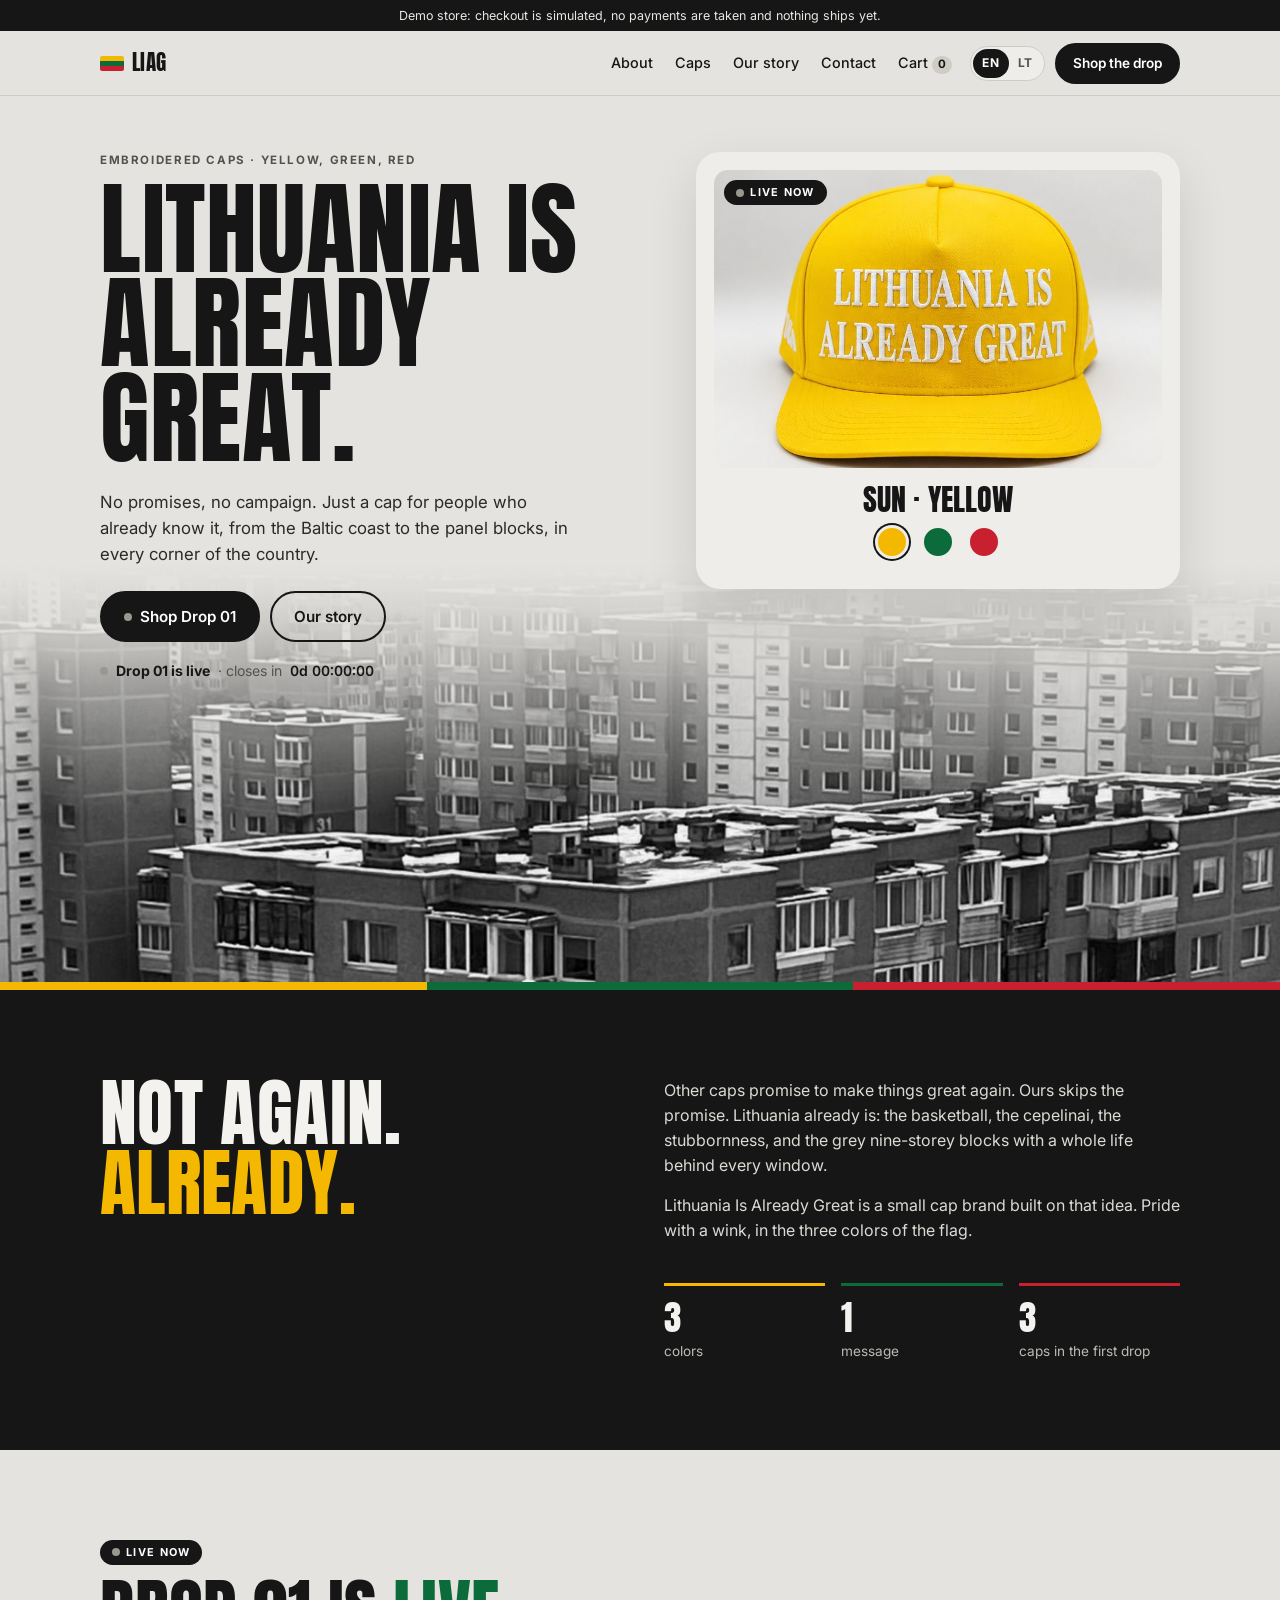
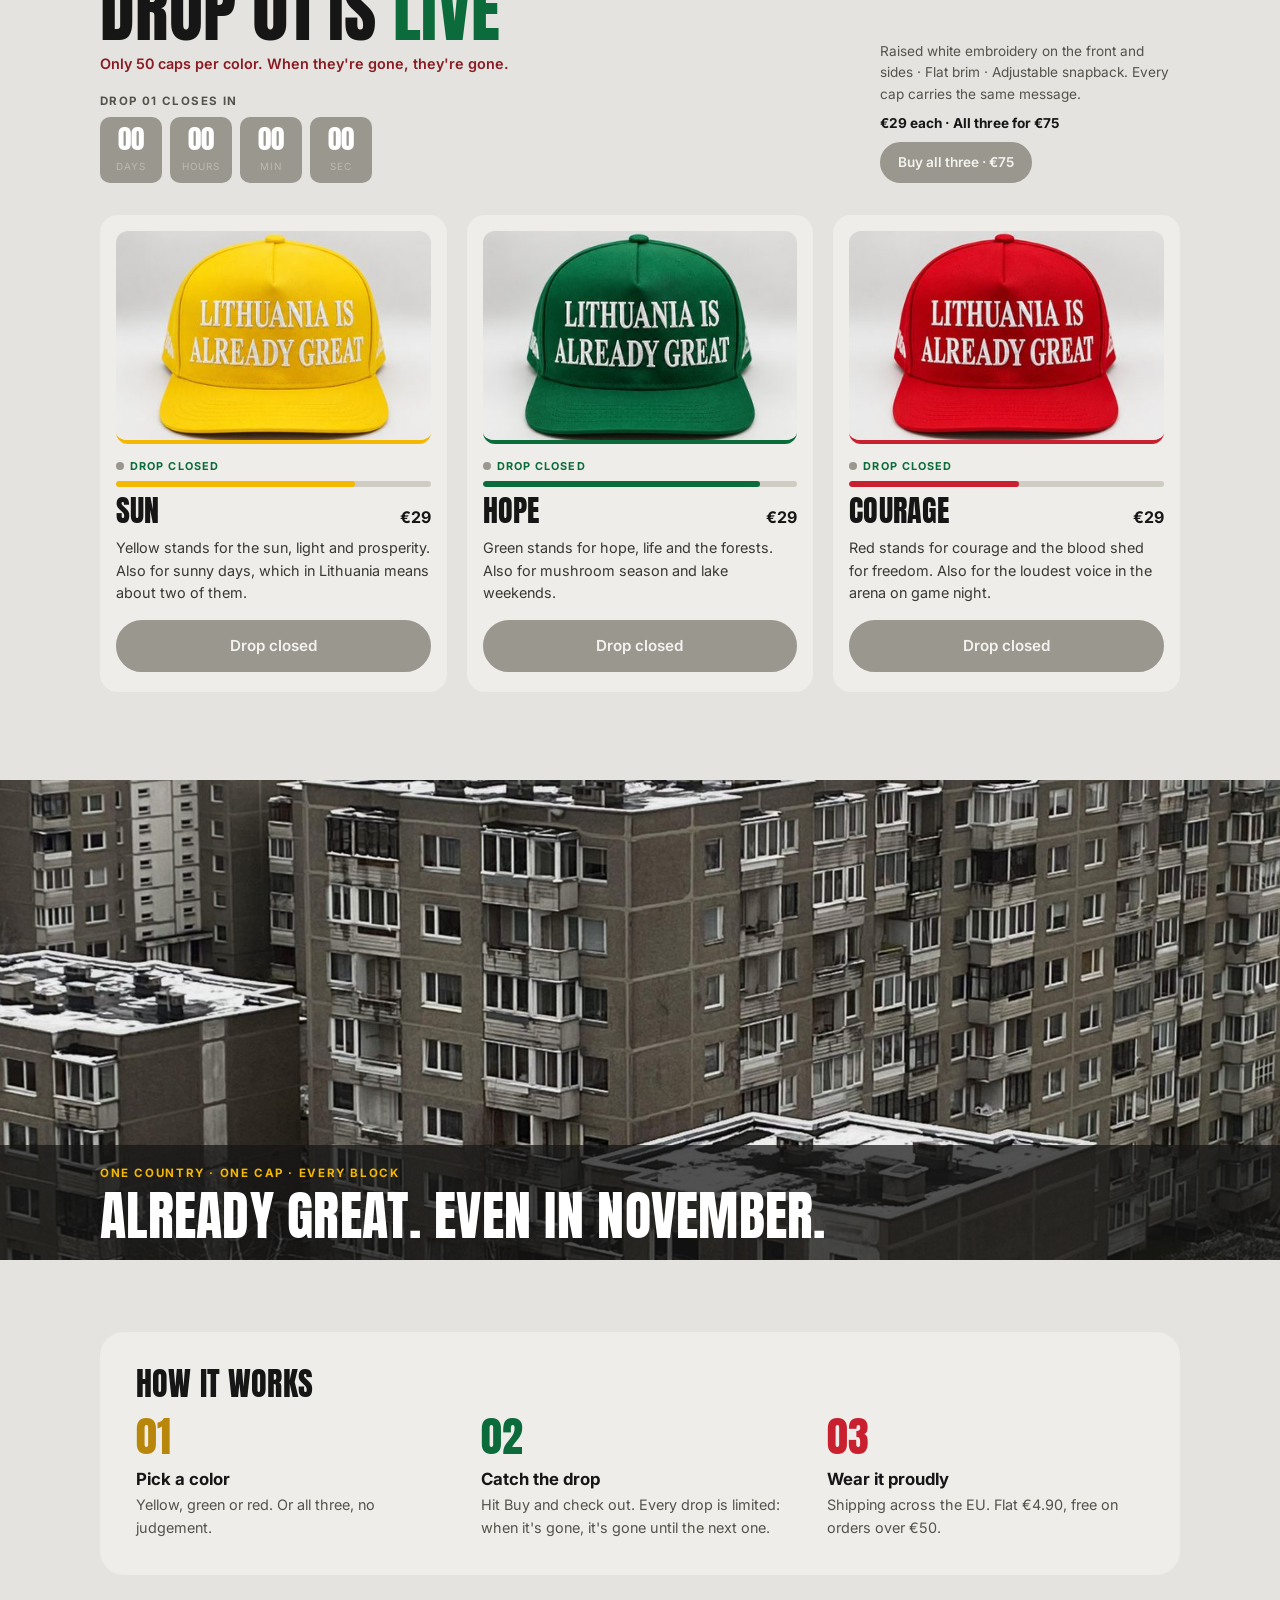
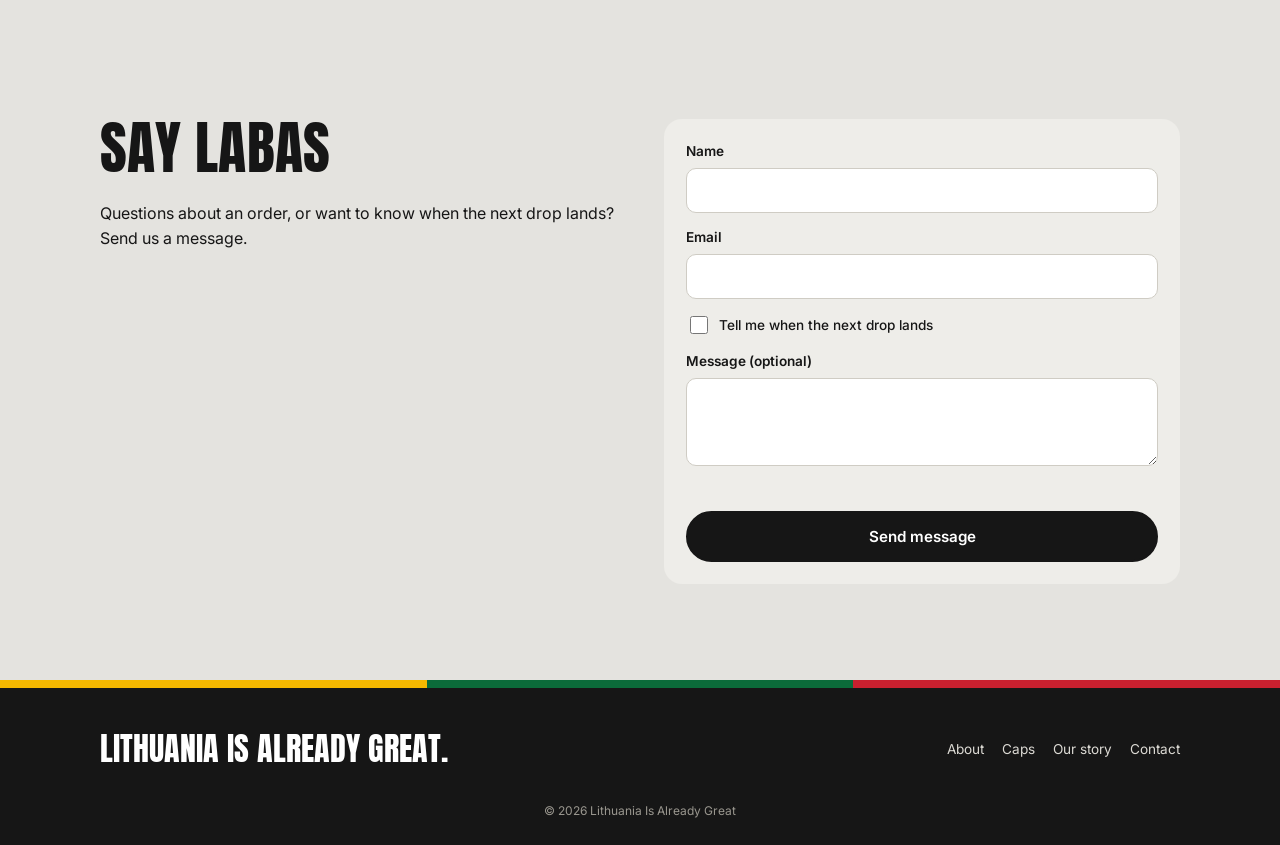
==== commit 1b2db684: "Add English / Lithuanian language switch All site text moves to js/i18n.js with EN and LT versions, " ====
--- a/index.html
+++ b/index.html
@@ -15,7 +15,7 @@
   <link rel="stylesheet" href="css/style.css">
 </head>
 <body>
-  <div class="demo-banner" role="note">Demo store: checkout is simulated, no payments are taken and nothing ships yet.</div>
+  <div class="demo-banner" role="note" data-i18n="demoBanner">Demo store: checkout is simulated, no payments are taken and nothing ships yet.</div>
 
   <header class="site-header">
     <div class="wrap header-inner">
@@ -24,12 +24,16 @@
         <span>LIAG</span>
       </a>
       <nav class="nav" aria-label="Main">
-        <a href="#/about" data-nav="about">About</a>
-        <a href="#/caps" data-nav="caps">Caps</a>
-        <a href="#/story" data-nav="story">Our story</a>
-        <a href="#/contact" data-nav="contact">Contact</a>
-        <a href="#/cart" data-nav="cart" class="cart-link" aria-label="Cart">Cart <span class="cart-count" id="cart-count">0</span></a>
-        <a href="#/caps" class="btn btn-sm nav-cta">Shop the drop</a>
+        <a href="#/about" data-nav="about" data-i18n="navAbout">About</a>
+        <a href="#/caps" data-nav="caps" data-i18n="navCaps">Caps</a>
+        <a href="#/story" data-nav="story" data-i18n="navStory">Our story</a>
+        <a href="#/contact" data-nav="contact" data-i18n="navContact">Contact</a>
+        <a href="#/cart" data-nav="cart" class="cart-link"><span data-i18n="navCart">Cart</span> <span class="cart-count" id="cart-count">0</span></a>
+        <div class="lang" role="group" aria-label="Language" data-i18n-label="langLabel">
+          <button type="button" data-lang="en" lang="en" aria-label="English">EN</button>
+          <button type="button" data-lang="lt" lang="lt" aria-label="Lietuvių">LT</button>
+        </div>
+        <a href="#/caps" class="btn btn-sm nav-cta" data-i18n="navCta">Shop the drop</a>
       </nav>
     </div>
   </header>
@@ -41,10 +45,10 @@
     <div class="wrap footer-inner">
       <p class="footer-logo">Lithuania is Already Great.</p>
       <nav class="footer-nav" aria-label="Footer">
-        <a href="#/about">About</a>
-        <a href="#/caps">Caps</a>
-        <a href="#/story">Our story</a>
-        <a href="#/contact">Contact</a>
+        <a href="#/about" data-i18n="navAbout">About</a>
+        <a href="#/caps" data-i18n="navCaps">Caps</a>
+        <a href="#/story" data-i18n="navStory">Our story</a>
+        <a href="#/contact" data-i18n="navContact">Contact</a>
       </nav>
     </div>
     <p class="copyright">© <span id="year"></span> Lithuania Is Already Great</p>
@@ -53,8 +57,8 @@
   <div class="drawer" id="drawer" hidden>
     <aside class="drawer-panel" role="dialog" aria-modal="true" aria-labelledby="drawer-title">
       <header class="drawer-head">
-        <h2 id="drawer-title">Your cart <span class="muted-h">(<span id="drawer-count">0</span>)</span></h2>
-        <button type="button" class="icon-btn" id="drawer-close" aria-label="Close cart">✕</button>
+        <h2 id="drawer-title"><span data-i18n="cartTitle">Your cart</span> <span class="muted-h">(<span id="drawer-count">0</span>)</span></h2>
+        <button type="button" class="icon-btn" id="drawer-close" aria-label="Close cart" data-i18n-label="closeCart">✕</button>
       </header>
       <div class="drawer-body" id="drawer-body"></div>
     </aside>
@@ -63,6 +67,7 @@
   <div class="toast" id="toast" role="status" aria-live="polite"></div>
 
   <script src="js/products.js"></script>
+  <script src="js/i18n.js"></script>
   <script src="js/app.js"></script>
 </body>
 </html>
--- a/css/style.css
+++ b/css/style.css
@@ -81,7 +81,8 @@
 .hero-actions { display: flex; gap: 10px; flex-wrap: wrap; margin-top: 24px; }
 .hero-card { background: var(--panel); border-radius: 24px; padding: 18px 18px 22px; box-shadow: 0 20px 50px rgba(0,0,0,.12); text-align: center; }
 .hero-img { display: block; border-radius: 14px; overflow: hidden; background: #f1f1f1; }
-.hero-name { font-family: var(--display); font-size: 1.5rem; margin: 16px 0 10px; }
+/* Same style as the cap names in the catalog cards */
+.hero-name { font-family: var(--display); font-size: 1.9rem; line-height: 1.02; text-transform: uppercase; letter-spacing: .005em; margin: 16px 0 10px; }
 .swatches { display: flex; gap: 12px; justify-content: center; margin: 8px 0; }
 .swatch { width: 34px; height: 34px; border-radius: 50%; background: var(--c); border: 3px solid var(--panel); box-shadow: 0 0 0 2px transparent; cursor: pointer; padding: 0; transition: box-shadow .15s ease; }
 .swatch.active, .swatch:hover { box-shadow: 0 0 0 2px var(--ink); }
@@ -310,3 +311,10 @@
   .hero-card .pill-live { top: 26px; left: 26px; }
 }
 @media (prefers-reduced-motion: reduce) { .dot.live::after, .pill-live { animation: none; } }
+
+/* ---------- language switch ---------- */
+.lang { display: inline-flex; border: 1px solid var(--line); border-radius: 999px; padding: 2px; margin-left: 6px; background: var(--panel); }
+.lang button { border: 0; background: transparent; font: inherit; font-size: .75rem; font-weight: 700; letter-spacing: .06em; padding: 5px 9px; border-radius: 999px; cursor: pointer; color: var(--muted); }
+.lang button.active { background: var(--ink); color: #fff; }
+.lang button:not(.active):hover { color: var(--ink); }
+@media (max-width: 640px) { .lang { margin-left: 2px; } .lang button { padding: 4px 7px; } }
